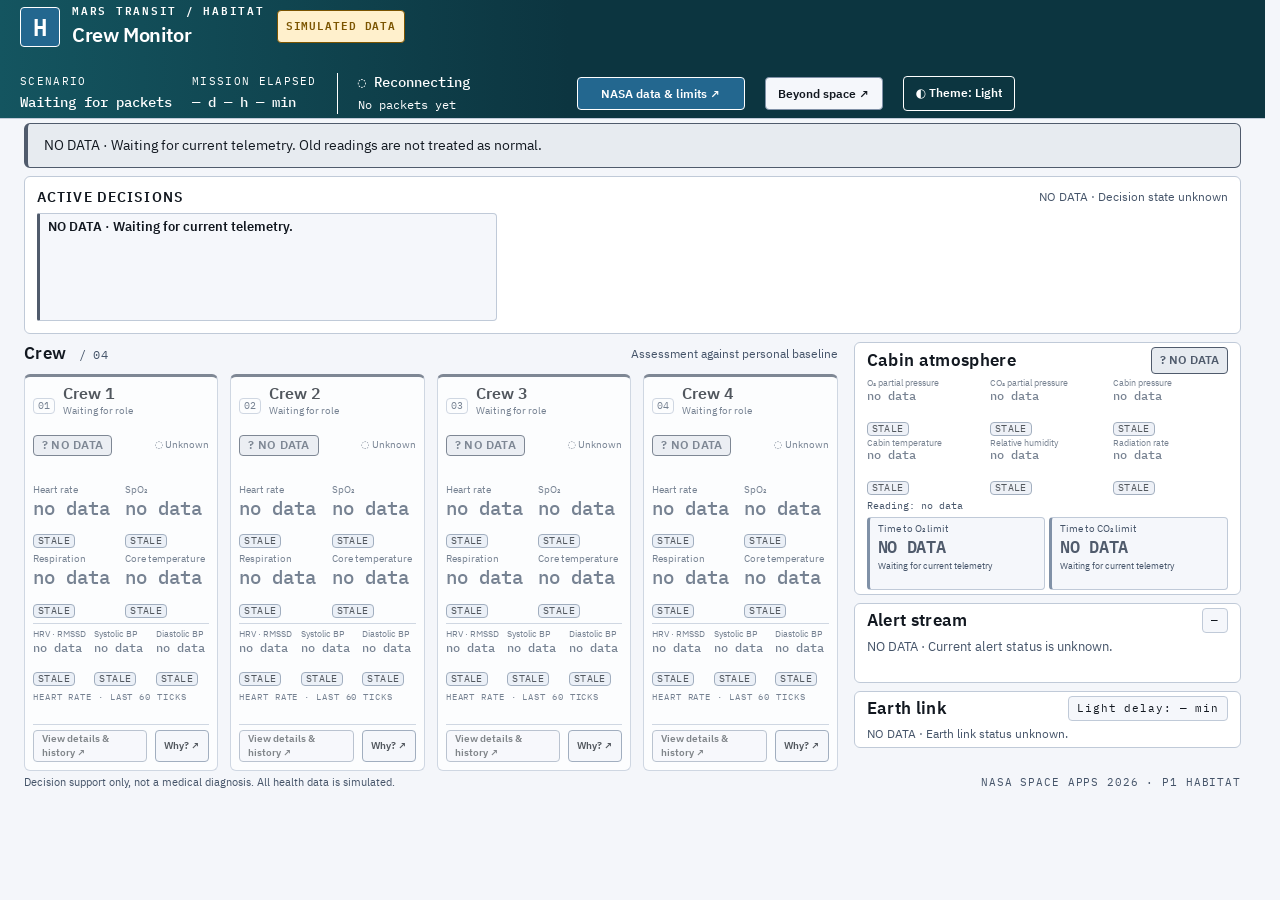
==== frontend/index.html @ a7089f47 "feat(frontend): Beyond space bilgi diyaloğu (denizaltı ve yeraltı sığınağı profilleri) Üst çubuktaki" ====
<!doctype html>
<html lang="en">
<head>
  <meta charset="utf-8">
  <meta name="viewport" content="width=device-width, initial-scale=1">
  <meta name="color-scheme" content="dark light">
  <title>Habitat | Mars Transit Crew Monitor</title>
  <link rel="stylesheet" href="css/tokens.css">
  <link rel="stylesheet" href="style.css">
  <link rel="stylesheet" href="nasa-data.css">
  <link rel="stylesheet" href="beyond-space.css">
  <script>
    try { const saved = localStorage.getItem("theme"); if (saved === "light" || saved === "dark") document.documentElement.dataset.theme = saved; } catch {}
  </script>
  <link rel="icon" href="data:,">
</head>
<body>
  <a class="skip-link" href="#crew">Skip to crew</a>
  <header class="topbar">
    <div class="brand">
      <span class="habitat-mark" aria-hidden="true">H</span>
      <div><p class="eyebrow">MARS TRANSIT / HABITAT</p><h1>Crew Monitor</h1></div>
      <span id="simulated" class="sim-badge">SIMULATED DATA</span>
    </div>
    <div class="mission-meta">
      <div><span class="meta-label">SCENARIO</span><strong id="scenario">Waiting for packets</strong></div>
      <div><span class="meta-label">MISSION ELAPSED</span><strong id="mission_elapsed_s">— d — h — min</strong></div>
      <div class="connection-meta" role="status" aria-live="polite">
        <strong id="connection" class="tone-unknown">◌ Reconnecting</strong>
        <span id="packet-age">No packets yet</span>
      </div>
      <button id="nasa-trigger" class="nasa-button nasa-trigger" type="button">NASA data &amp; limits ↗</button>
      <button id="beyond-trigger" class="nasa-button beyond-trigger" type="button">Beyond space ↗</button>
      <button id="theme-toggle" class="theme-toggle" type="button">◐ Theme</button>
    </div>
  </header>
  <main class="dashboard">
    <div id="data-notice" class="data-notice" role="status">NO DATA · Waiting for telemetry packets.</div>
    <section id="decisions" class="panel decisions-panel" aria-labelledby="decisions-title">
      <div class="panel-heading decisions-heading">
        <h2 id="decisions-title">Active decisions</h2>
        <button id="nasa-storm-banner" class="nasa-storm-banner" type="button" aria-hidden="true" tabindex="-1">NASA DONKI · Dose simulated</button>
        <span id="decisions-note" class="section-note">Waiting for telemetry</span>
      </div>
      <div id="decision-list" class="decision-list" role="status" aria-live="polite"></div>
    </section>
    <div class="main-grid">
      <section id="crew" aria-labelledby="crew-title">
        <div class="section-heading">
          <h2 id="crew-title">Crew <span class="muted">/ 04</span></h2>
          <span id="source-label" class="section-note">Assessment against personal baseline</span>
        </div>
        <div id="crew-grid" class="crew-grid"></div>
      </section>
      <aside class="side-column" aria-label="Cabin, alerts and Earth link">
        <section class="panel cabin-panel" aria-labelledby="cabin-title">
          <div class="panel-heading"><h2 id="cabin-title">Cabin atmosphere</h2><span id="cabin-status" class="badge tone-unknown">? Unknown</span></div>
          <div id="cabin-readings" class="cabin-readings"></div>
          <div id="cabin-trends" class="cabin-trends" hidden></div>
          <time id="cabin-time" class="reading-time">Reading: no data</time>
          <div class="countdowns">
            <div id="hours_until_o2_limit" class="countdown tone-unknown">
              <span>Time to O₂ limit</span><strong>NO DATA</strong><small>Waiting for telemetry</small>
            </div>
            <div id="hours_until_co2_limit" class="countdown tone-unknown">
              <span>Time to CO₂ limit</span><strong>NO DATA</strong><small>Waiting for telemetry</small>
            </div>
          </div>
        </section>
        <section class="panel alerts-panel" aria-labelledby="alerts-title">
          <div class="panel-heading"><h2 id="alerts-title">Alert stream</h2><span id="alert-count" class="count-label">—</span></div>
          <p id="alerts-notice" class="empty-state">NO DATA · Waiting for telemetry.</p>
          <div id="alerts" class="alert-list" aria-label="Active alerts"></div>
        </section>
        <section class="panel earth-panel" aria-labelledby="earth-title">
          <div class="panel-heading"><h2 id="earth-title">Earth link</h2><span id="earth-delay" class="count-label">Light delay: — min</span></div>
          <p id="earth-notice" class="empty-state">NO DATA · Waiting for telemetry.</p>
          <ol id="earth-messages" class="earth-list" aria-label="Messages to and from Earth"></ol>
        </section>
      </aside>
    </div>
    <section id="demo-panel" class="panel demo-panel" aria-labelledby="demo-title" hidden>
      <div><h2 id="demo-title">Demo controls</h2><p>Change scenario</p><p>The simulation is shared by all viewers; changing the scenario affects everyone.</p></div>
      <label class="demo-key"><span>Demo key</span><input id="demo-key" type="password" autocomplete="off" spellcheck="false"></label>
      <div id="scenario-buttons" class="scenario-buttons"></div>
      <p id="demo-result" role="status" aria-live="polite"></p>
    </section>
  </main>
  <footer><span>Decision support only, not a medical diagnosis. All health data is simulated.</span><span>NASA SPACE APPS 2026 · P1 HABITAT</span></footer>
  <dialog id="crew-detail" class="crew-detail" aria-labelledby="detail-title" aria-describedby="detail-disclaimer">
    <header class="detail-header">
      <div><p class="detail-kicker">CREW / PERSONAL HISTORY</p><h2 id="detail-title">Crew member</h2><p id="detail-subtitle" class="muted"></p></div>
      <div class="detail-actions"><span class="sim-badge">SIMULATED DATA</span><span id="detail-decision" class="badge" data-tone="unknown">? Unknown</span><button id="detail-close" class="detail-control" type="button" aria-label="Close crew detail">Close ✕</button></div>
    </header>
    <div class="detail-toolbar">
      <p id="detail-count" class="muted"></p>
      <button id="download-session" class="detail-control detail-download" type="button" disabled>Download session CSV ↓</button>
    </div>
    <p id="detail-notice" class="detail-notice" role="status">Loading recent history…</p>
    <div class="detail-layout">
      <section aria-label="Seven vital charts">
        <p class="detail-legend"><span class="legend-measurement">━ Measurement</span><span class="legend-baseline">┄ Personal baseline</span><span class="legend-alert">┆ Alert onset</span><span class="legend-activity">┆ Activity change</span></p>
        <p class="detail-explanation">Time: UTC · Baseline = value − baseline_delta for each reading. Its shaded stroke is a visual guide, not a safe range. Gaps mean missing, invalid or unreceived readings.</p>
        <div id="detail-charts" class="detail-charts"></div>
      </section>
      <aside class="detail-sidebar">
        <section class="detail-evidence-panel"><h3>Decision evidence</h3><div id="detail-evidence"></div></section>
        <section class="detail-evidence-panel"><h3>Events in chart window</h3><ol id="detail-events" class="detail-event-list"></ol></section>
        <p id="detail-disclaimer" class="detail-explanation">Decision support only, not a medical diagnosis. All health readings are simulated. CSV includes all seven vitals for all crew and all scenarios received during this page session, including loaded recent history.</p>
      </aside>
    </div>
  </dialog>
  <noscript>Enable JavaScript to use the panel. NO DATA.</noscript>
  <script type="module" src="app.js"></script>
</body>
</html>
---- frontend/css/tokens.css ----
@charset "UTF-8";
/* Independent Habitat palette. Teal is the product accent; alert colors retain semantic meaning.
   Text inks and tinted surfaces are selected for WCAG AA contrast in both themes. */
:root {
  color-scheme: dark;
  --bg: #0b0d12;
  --surface: #14171f;
  --surface-raised: #1c212b;
  --surface-hover: #252d3a;
  --border: #3a4557;
  --border-strong: #5f7088;
  --text: #f7f9fc;
  --muted: #b4bfce;
  --accent: #146471;
  --on-accent: #ffffff;
  --accent-ink: #83d0d4;
  --focus: #83d0d4;
  --ok: #009e73;
  --caution: #e69f00;
  --warning: #ffb454;
  --critical: #b4233e;
  --unknown: #667085;
  --ok-ink: #45d9a3;
  --caution-ink: #ffd166;
  --warning-ink: #ffb454;
  --critical-ink: #ff98aa;
  --unknown-ink: #b7bfcc;
  --ok-tint: #112d26;
  --caution-tint: #332911;
  --warning-tint: #342817;
  --critical-tint: #341c24;
  --unknown-tint: #282c35;
  --on-status: #0b0d12;
  --on-critical: #ffffff;
  --chart-baseline: #83d0d4;
  --grid-line: rgb(20 100 113 / 4%);
  --topbar-bg: #0c3540;
  --topbar-bg-end: #145560;
  --topbar-accent: #23678f;
  --shine: rgb(255 255 255 / 22%);
  --lift-shadow: rgb(0 0 0 / 28%);
  --glow-strength: 0%;
  --space-1: 4px;
  --space-2: 8px;
  --space-3: 12px;
  --space-4: 16px;
  --space-5: 20px;
  --space-6: 24px;
  --space-7: 32px;
  --space-8: 48px;
  --radius: 6px;
  --radius-sm: 4px;
  --font-mono: "IBM Plex Mono", ui-monospace, "SFMono-Regular", Consolas, "Liberation Mono", monospace;
  --font-sans: "IBM Plex Sans", system-ui, "Segoe UI", Roboto, "Helvetica Neue", Arial, sans-serif;
}

@media (prefers-color-scheme: light) {
  :root:not([data-theme="dark"]) {
    color-scheme: light;
    --bg: #f4f6fa;
    --surface: #ffffff;
    --surface-raised: #f5f7fb;
    --surface-hover: #e8edf5;
    --border: #c0cad8;
    --border-strong: #8091a7;
    --text: #121820;
    --muted: #455469;
    --accent: #146471;
    --on-accent: #ffffff;
    --accent-ink: #145e66;
    --focus: #145e66;
    --ok-ink: #006b4e;
    --caution-ink: #7b5400;
    --warning-ink: #8a4700;
    --critical-ink: #9f1832;
    --unknown-ink: #505b6c;
    --ok-tint: #dfefe9;
    --caution-tint: #fff0cc;
    --warning-tint: #ffe8cc;
    --critical-tint: #fce5ea;
    --unknown-tint: #e7ebf0;
    --on-status: #121820;
    --chart-baseline: #146471;
    --grid-line: rgb(20 100 113 / 4%);
    --shine: rgb(255 255 255 / 22%);
    --lift-shadow: rgb(0 0 0 / 14%);
    --glow-strength: 0%;
  }
}

:root[data-theme="light"] {
  color-scheme: light;
  --bg: #f4f6fa;
  --surface: #ffffff;
  --surface-raised: #f5f7fb;
  --surface-hover: #e8edf5;
  --border: #c0cad8;
  --border-strong: #8091a7;
  --text: #121820;
  --muted: #455469;
  --accent: #146471;
  --on-accent: #ffffff;
  --accent-ink: #145e66;
  --focus: #145e66;
  --ok-ink: #006b4e;
  --caution-ink: #7b5400;
  --warning-ink: #8a4700;
  --critical-ink: #9f1832;
  --unknown-ink: #505b6c;
  --ok-tint: #dfefe9;
  --caution-tint: #fff0cc;
  --warning-tint: #ffe8cc;
  --critical-tint: #fce5ea;
  --unknown-tint: #e7ebf0;
  --on-status: #121820;
  --chart-baseline: #146471;
  --grid-line: rgb(20 100 113 / 4%);
  --shine: rgb(255 255 255 / 22%);
  --lift-shadow: rgb(0 0 0 / 14%);
  --glow-strength: 0%;
}
---- frontend/style.css ----
@charset "UTF-8";
/* Mission-control interface. Color, spacing, radius and font values come from css/tokens.css.
   Information hierarchy follows telemetry display principles: value, unit, timestamp, state and trend.
   No Open MCT source or dependency is used; NASA does not endorse this project. */

@font-face { font-family: "IBM Plex Mono"; font-weight: 400; font-style: normal; font-display: swap; src: url("fonts/IBMPlexMono-Regular.woff2") format("woff2"); }
@font-face { font-family: "IBM Plex Mono"; font-weight: 500; font-style: normal; font-display: swap; src: url("fonts/IBMPlexMono-Medium.woff2") format("woff2"); }
@font-face { font-family: "IBM Plex Mono"; font-weight: 600; font-style: normal; font-display: swap; src: url("fonts/IBMPlexMono-SemiBold.woff2") format("woff2"); }
@font-face { font-family: "IBM Plex Sans"; font-weight: 400; font-style: normal; font-display: swap; src: url("fonts/IBMPlexSans-Regular.woff2") format("woff2"); }
@font-face { font-family: "IBM Plex Sans"; font-weight: 600; font-style: normal; font-display: swap; src: url("fonts/IBMPlexSans-SemiBold.woff2") format("woff2"); }


:root {
  --grid-size: var(--space-7);
  --transition: 160ms ease;
  --stale-opacity: .72;
  font-family: var(--font-sans);
  font-synthesis: none;
}
* { box-sizing: border-box; }
html { background: var(--bg); }
body {
  margin: 0; min-width: 320px; color: var(--text); background: var(--bg);
  line-height: 1.4;
}
[hidden] { display: none !important; }
button, summary, a { -webkit-tap-highlight-color: transparent; }
button { font: inherit; }
button, summary { cursor: pointer; }
button:focus-visible, summary:focus-visible, a:focus-visible { outline: 3px solid var(--focus); outline-offset: var(--space-1); }
h1, h2, h3, p { margin: 0; }
h2 { font-size: 17px; font-weight: 600; letter-spacing: .02em; }
.muted, .section-note { color: var(--muted); }
.mono, time, .reading-value, .reading-unit, .baseline, .quality, .countdown strong, .meta-label,
.mission-meta strong, #packet-age, .count-label, .alert-meta, .evidence-values, .evidence-time, .reading-time,
.trend-label, .trend-axis, .crew-number { font-family: var(--font-mono); font-variant-numeric: tabular-nums; }

.skip-link { position: fixed; top: -80px; left: var(--space-5); z-index: 5; padding: var(--space-3); color: var(--on-accent); background: var(--accent); }
.skip-link:focus { top: var(--space-2); }

/* Top bar */
.topbar {
  position: sticky; top: 0; z-index: 10; padding: var(--space-4) var(--space-6); min-height: 80px;
  border-bottom: 1px solid var(--border); display: flex; align-items: center; justify-content: space-between;
  gap: var(--space-6); background: var(--surface);
}
.brand, .mission-meta { display: flex; align-items: center; gap: var(--space-5); }
.orbit { display: grid; place-items: center; width: 40px; height: 40px; color: var(--accent-ink); border: 1px solid var(--accent); border-radius: 50%; font-size: 22px; }
.eyebrow { color: var(--accent-ink); font-family: var(--font-mono); font-size: 11px; letter-spacing: .16em; font-weight: 600; margin-bottom: 2px; }
h1 { font-size: 24px; letter-spacing: -.02em; font-weight: 600; }
.sim-badge { font-family: var(--font-mono); font-size: 11px; color: var(--caution-ink); background: var(--caution-tint); border: 1px solid var(--caution-ink); border-radius: var(--radius-sm); padding: var(--space-2) var(--space-2); white-space: nowrap; font-weight: 600; letter-spacing: .08em; }
.mission-meta > div { display: grid; gap: var(--space-1); }
.mission-meta strong { font-size: 14px; font-weight: 500; white-space: nowrap; }
.meta-label { font-size: 11px; letter-spacing: .12em; color: var(--muted); }
.connection-meta { border-left: 1px solid var(--border); padding-left: var(--space-5); min-width: 170px; }
.connection-meta > span { color: var(--muted); font-size: 12px; }
.tone-unknown { color: var(--unknown-ink); }
.theme-toggle {
  display: inline-flex; align-items: center; gap: var(--space-2); color: var(--accent-ink); background: transparent;
  border: 1px solid var(--accent-ink); border-radius: var(--radius-sm); padding: var(--space-2) var(--space-3);
  font-size: 12px; font-weight: 600; white-space: nowrap; transition: background var(--transition);
}
.theme-toggle:hover { background: var(--surface-hover); }
/* The brand header has the same tested white-on-blue contrast as primary controls. */
/* Header palette: exactly three tokens (base, gradient end, accent) plus white text. */
.topbar { background: linear-gradient(90deg, var(--topbar-bg-end), var(--topbar-bg) 45%); color: var(--on-accent); }
.topbar h1, .topbar .eyebrow, .topbar .meta-label, .topbar .mission-meta strong,
.topbar .connection-meta > span, .topbar #connection[data-tone] { color: var(--on-accent); }
.topbar .connection-meta { border-color: var(--on-accent); }
.topbar .orbit { color: var(--topbar-bg); background: var(--on-accent); border-color: var(--on-accent); }
.topbar .theme-toggle { color: var(--on-accent); border-color: var(--on-accent); background: transparent; }
.topbar .theme-toggle:hover { background: var(--topbar-bg-end); text-decoration: underline; }


/* Layout */
.dashboard { padding: var(--space-3) var(--space-6) 0; max-width: 2000px; margin: auto; display: grid; gap: var(--space-3); }
.section-heading, .panel-heading { display: flex; align-items: center; justify-content: space-between; gap: var(--space-3); }
.section-heading { margin: 0 0 var(--space-3); }
.section-heading h2 .muted { font-size: 12px; padding-left: var(--space-2); font-weight: 400; font-family: var(--font-mono); }
.section-note { font-size: 12px; }
.data-notice { background: var(--unknown-tint); color: var(--text); border: 1px solid var(--unknown-ink); border-left-width: 4px; border-radius: var(--radius); padding: var(--space-3) var(--space-4); font-size: 14px; }
/* Decision-first layout: crew on the left; cabin, alerts and Earth link on the right. */
.main-grid { display: grid; grid-template-columns: minmax(0, 2.1fr) minmax(0, 1fr); gap: var(--space-4); align-items: start; }
.side-column { display: flex; flex-direction: column; gap: var(--space-3); min-width: 0; }
.crew-grid { display: grid; grid-template-columns: repeat(2, minmax(0, 1fr)); gap: var(--space-3); align-items: start; }

/* Decision band: every non-normal decision with its strongest alert and evidence notes. */
.decisions-panel { padding: var(--space-3) var(--space-4); border-left: 3px solid var(--border-strong); }
.decisions-heading { margin-bottom: var(--space-2); }
.decisions-heading h2 { font-size: 14px; letter-spacing: .08em; text-transform: uppercase; }
.decision-list { display: flex; gap: var(--space-3); overflow-x: auto; scrollbar-width: thin; padding-bottom: var(--space-1); }
.decision-item { flex: 1 1 300px; min-width: 260px; max-width: 460px; background: var(--surface-raised); border: 1px solid var(--border); border-left: 3px solid var(--tone, var(--unknown-ink)); border-radius: 2px var(--radius-sm) var(--radius-sm) 2px; padding: var(--space-2) var(--space-3); }
.decision-item-head { display: flex; align-items: center; justify-content: space-between; gap: var(--space-2); }
.decision-owner { font-size: 14px; }
.decision-message { font-size: 13px; line-height: 1.4; margin-top: var(--space-1); overflow-wrap: anywhere; }
.decision-meta { color: var(--muted); font-size: 10px; margin-top: var(--space-1); }
.decision-why { display: flex; flex-wrap: wrap; gap: var(--space-1); list-style: none; padding: 0; margin: var(--space-2) 0 0; }
.decision-note { font-size: 10px; line-height: 1.35; color: var(--text); background: var(--surface); border: 1px solid var(--border); border-radius: var(--radius-sm); padding: 1px var(--space-2); }

/* Cards use a subtle border glow; the border tone represents the current status. */
.crew-card, .panel {
  border: 1px solid var(--border); background: var(--surface); border-radius: var(--radius); min-width: 0;
  box-shadow: 0 0 14px -8px color-mix(in srgb, var(--tone, var(--accent)) var(--glow-strength), transparent);
}
.crew-card { border-top: 3px solid var(--tone, var(--unknown-ink)); padding: var(--space-3); display: flex; flex-direction: column; gap: var(--space-2); }
.crew-card[data-tone="nominal"] { border-top-color: color-mix(in srgb, var(--ok-ink) 50%, var(--border)); }
.panel { padding: var(--space-3) var(--space-4); }
.crew-header { display: grid; grid-template-columns: minmax(0, 1fr) auto; gap: var(--space-2) var(--space-2); align-items: center; }
.crew-identity { display: flex; align-items: center; gap: var(--space-2); min-width: 0; }
.crew-number { color: var(--muted); font-size: 11px; border: 1px solid var(--border); border-radius: var(--radius-sm); padding: var(--space-1) var(--space-2); }
.crew-name { font-size: 18px; font-weight: 600; line-height: 1.1; }
.crew-role { color: var(--muted); font-size: 11px; margin-top: 1px; overflow-wrap: anywhere; }
.badge { display: inline-block; border: 1px solid var(--tone, var(--unknown-ink)); background: var(--tone-tint, var(--unknown-tint)); color: var(--tone, var(--unknown-ink)); font-size: 12px; font-weight: 600; padding: var(--space-1) var(--space-2); border-radius: var(--radius-sm); white-space: nowrap; }
.badge[data-tone="caution"], .badge[data-tone="warning"], .badge[data-tone="critical"] { background: var(--tone-fill); border-color: var(--tone-fill); color: var(--on-status); }
.badge[data-tone="critical"] { color: var(--on-critical); }
/* The decision badge is the most prominent card element; vital readings are secondary. */
.decision { align-self: center; font-size: 13px; padding: var(--space-2) var(--space-3); letter-spacing: .02em; }
.deviation { color: var(--muted); font-size: 11px; border: 1px solid var(--border); border-radius: var(--radius-sm); padding: 1px var(--space-2); align-self: start; }
.activity { color: var(--muted); font-size: 11px; grid-column: 1 / -1; }
.primary-readings { display: grid; grid-template-columns: repeat(4, minmax(0, 1fr)); gap: var(--space-2) var(--space-3); }
.reading { min-width: 0; position: relative; }
.reading-label { color: var(--muted); display: block; font-size: 12px; margin-bottom: var(--space-1); }
.reading-output { display: flex; align-items: baseline; flex-wrap: wrap; gap: var(--space-1); color: var(--text); }
/* Normal values remain quiet; attention states color the reading. */
[data-tone="caution"] > .reading-output, [data-tone="warning"] > .reading-output, [data-tone="critical"] > .reading-output { color: var(--tone); }
[data-tone="unknown"] > .reading-output { color: var(--muted); }
.reading-value { font-size: 21px; line-height: 1.15; font-weight: 600; letter-spacing: -.02em; }
.reading-unit { font-size: 11px; color: var(--muted); }
.reading-value.no-value { font-size: 16px; letter-spacing: 0; font-weight: 500; }
.baseline { display: block; font-size: 10px; color: var(--muted); margin-top: 1px; line-height: 1.3; }
.reading-status { display: inline-block; color: var(--tone, var(--unknown-ink)); font-size: 10px; font-weight: 600; margin-top: 1px; }
.quality { display: inline-block; color: var(--text); background: var(--surface-hover); border: 1px solid var(--border-strong); padding: 1px var(--space-1); margin-left: var(--space-1); font-size: 10px; border-radius: var(--radius-sm); text-transform: uppercase; letter-spacing: .04em; }
.reading-time { display: block; color: var(--muted); font-size: 10px; margin-top: 1px; }
.secondary-readings { border-top: 1px solid var(--border); padding: var(--space-2) 0 0; margin-top: var(--space-1); display: grid; grid-template-columns: repeat(3, minmax(0, 1fr)); gap: var(--space-1) var(--space-2); }
.secondary .reading-label { font-size: 10px; }
.secondary .reading-value { font-size: 16px; }
.secondary .reading-unit { font-size: 9px; }
.secondary .baseline { font-size: 9px; }
.secondary .reading-status { font-size: 9px; }
.secondary .reading-value.no-value { font-size: 12px; }
.stale-data { opacity: var(--stale-opacity); }

/* Trend chart: axis labels, baseline and gaps for missing readings. */
.trend-area { margin: var(--space-1) 0 0; position: relative; }
.trend-label { color: var(--muted); font-size: 9px; letter-spacing: .1em; display: block; margin-bottom: 1px; }
.trend { width: 100%; height: 40px; display: block; color: var(--accent-ink); border-bottom: 1px solid var(--border); }
[data-tone="caution"] .trend, [data-tone="warning"] .trend, [data-tone="critical"] .trend { color: var(--tone); }
.trend polyline { fill: none; stroke: currentColor; stroke-width: 1.7; stroke-linecap: round; stroke-linejoin: round; }
.trend circle { fill: currentColor; }
.trend .trend-baseline { stroke: var(--chart-baseline); stroke-width: 1; stroke-dasharray: 3 3; fill: none; }
.trend .trend-mark { stroke: var(--caution-ink); stroke-width: 1; stroke-dasharray: 1 3; fill: none; }
.trend .trend-mark-label { fill: var(--caution-ink); }
.cabin-trends { display: grid; grid-template-columns: repeat(2, minmax(0, 1fr)); gap: var(--space-4); margin-bottom: var(--space-3); }
.cabin-trends .trend-area { margin: 0; }
.trend .trend-axis { fill: var(--muted); font-size: 9px; stroke: none; }
.trend .trend-axis-end { text-anchor: end; }
.why-button { width: 100%; text-align: left; color: var(--accent-ink); background: var(--surface-raised); border: 1px solid var(--border-strong); border-radius: var(--radius-sm); padding: var(--space-1) var(--space-2); font-size: 11px; font-weight: 600; transition: background var(--transition); }
.why-button:hover, .why-button[aria-expanded="true"] { background: var(--surface-hover); }
.crew-evidence { border-top: 1px solid var(--border); margin-top: var(--space-3); padding-top: var(--space-3); }
.lower-grid { display: grid; grid-template-columns: minmax(0, 1.9fr) minmax(0, 1fr); gap: var(--space-4); align-items: stretch; }
.panel-heading { margin-bottom: var(--space-3); }
.cabin-readings { display: grid; grid-template-columns: repeat(3, minmax(0, 1fr)); gap: var(--space-2) var(--space-3); margin-bottom: var(--space-2); }
.countdowns { display: grid; grid-template-columns: 1fr 1fr; gap: var(--space-2); margin-top: var(--space-2); }
.countdown { background: var(--surface-raised); padding: var(--space-2) var(--space-3); border: 1px solid var(--border); border-left: 3px solid var(--tone, var(--unknown-ink)); border-radius: var(--radius-sm); }
.countdown > span { display: block; color: var(--muted); font-size: 11px; }
.countdown strong { display: block; color: var(--tone, var(--unknown-ink)); font-size: 21px; font-weight: 600; letter-spacing: -.02em; margin: 1px 0; }
.countdown small { display: block; color: var(--muted); font-size: 11px; }
.count-label { font-size: 11px; letter-spacing: .08em; color: var(--text); background: var(--surface-raised); border: 1px solid var(--border); padding: var(--space-1) var(--space-2); border-radius: var(--radius-sm); white-space: nowrap; }
.alerts-panel { display: flex; flex-direction: column; max-height: 230px; min-height: 120px; }
.alert-list { overflow: auto; min-height: 0; scrollbar-color: var(--border-strong) var(--surface); scrollbar-width: thin; padding: 2px var(--space-1) var(--space-1) 2px; }
.alert-row { border-left: 3px solid var(--tone, var(--unknown-ink)); border-bottom: 1px solid var(--border); padding: var(--space-2) var(--space-3); background: var(--surface-raised); margin-bottom: var(--space-2); border-radius: 2px var(--radius-sm) var(--radius-sm) 2px; }
.alert-row summary { list-style: none; }
.alert-row summary::-webkit-details-marker { display: none; }
.alert-heading { display: flex; align-items: center; justify-content: space-between; gap: var(--space-2); margin-bottom: var(--space-1); }
.alert-owner { font-size: 13px; }
.alert-severity { font-size: 11px; font-weight: 600; color: var(--tone, var(--unknown-ink)); }
.alert-message { display: block; font-size: 13px; line-height: 1.45; overflow-wrap: anywhere; color: var(--text); }
.alert-meta { display: block; font-size: 10px; color: var(--muted); margin-top: var(--space-1); overflow-wrap: anywhere; }
.alert-row summary::after { content: "Show evidence ↓"; display: block; font-size: 11px; color: var(--accent-ink); margin-top: var(--space-2); }
.alert-row[open] summary::after { content: "Hide evidence ↑"; }
.empty-state { font-size: 13px; color: var(--muted); line-height: 1.5; }
.evidence-list { padding: 0 0 0 var(--space-4); margin: var(--space-3) 0 0; color: var(--text); }
.evidence-list li + li { margin-top: var(--space-3); }
.evidence-values { display: block; font-size: 11px; line-height: 1.5; overflow-wrap: anywhere; }
.evidence-note { color: var(--text); font-size: 12px; line-height: 1.5; margin: var(--space-1) 0; overflow-wrap: anywhere; }
.evidence-time { display: block; color: var(--muted); font-size: 10px; overflow-wrap: anywhere; }
.evidence-block + .evidence-block { border-top: 1px solid var(--border); margin-top: var(--space-4); padding-top: var(--space-4); }
.evidence-block .alert-message { margin-top: var(--space-2); }
.earth-list { list-style: none; margin: 0; padding: 0; display: grid; gap: var(--space-2); max-height: 120px; overflow: auto; }
.earth-row { border-left: 3px solid var(--tone, var(--unknown-ink)); background: var(--surface-raised); padding: var(--space-2) var(--space-3); border-radius: 2px var(--radius-sm) var(--radius-sm) 2px; }
.earth-row-head { display: flex; align-items: center; justify-content: space-between; gap: var(--space-2); flex-wrap: wrap; }
.earth-sender { font-size: 13px; }
.earth-status { font-size: 11px; }
.earth-body { font-size: 13px; line-height: 1.45; overflow-wrap: anywhere; margin: var(--space-1) 0; }
.earth-meta { font-size: 10px; color: var(--muted); overflow-wrap: anywhere; }
.demo-panel { display: flex; align-items: center; gap: var(--space-4); flex-wrap: wrap; }
.demo-panel h2 { font-size: 14px; }
.demo-panel p { font-size: 12px; color: var(--muted); margin-top: var(--space-1); }
.demo-key { display: flex; flex-direction: column; gap: var(--space-1); font-size: 12px; color: var(--muted); }
.demo-key input { border: 1px solid var(--border); background: var(--surface); color: var(--text); padding: var(--space-2) var(--space-3); border-radius: var(--radius-sm); font-size: 12px; font-family: var(--font-mono); }
.scenario-buttons { display: flex; flex-wrap: wrap; gap: var(--space-2); }
.scenario-button { border: 1px solid var(--accent); color: var(--on-accent); background: var(--accent); padding: var(--space-2) var(--space-3); border-radius: var(--radius-sm); font-size: 12px; font-weight: 600; transition: filter var(--transition); }
.scenario-button:hover { filter: brightness(.88); }
.scenario-button:disabled { opacity: .55; cursor: wait; }
/* These selectors also apply to the crew-detail component once its PR is integrated. */
.scenario-buttons .scenario-button, .crew-detail .detail-download {
  color: var(--on-accent); background: var(--accent); border-color: var(--accent);
}
.scenario-buttons .scenario-button:hover, .crew-detail .detail-download:hover {
  color: var(--on-accent); background: var(--accent); outline: 1px solid var(--accent-ink);
}
/* One primary colour per screen: card shortcuts stay neutral. */
.crew-card .crew-detail-button { color: var(--text); background: var(--surface-raised); border-color: var(--border-strong); }
.crew-card .crew-detail-button:hover { border-color: var(--accent-ink); background: var(--surface-hover); }
.crew-detail .detail-control:not(.detail-download) { color: var(--text); background: var(--surface-raised); border-color: var(--border-strong); }
.crew-card .why-button { color: var(--text); }

footer { max-width: 2000px; margin: auto; padding: var(--space-4) var(--space-6) var(--space-4); display: flex; gap: var(--space-4); justify-content: space-between; color: var(--muted); font-size: 11px; }
footer > span:last-child { letter-spacing: .08em; white-space: nowrap; font-family: var(--font-mono); }

/* Status tokens: readable ink, solid fill and tinted badge background. */
[data-tone="nominal"] { --tone: var(--ok-ink); --tone-fill: var(--ok); --tone-tint: var(--ok-tint); }
[data-tone="caution"] { --tone: var(--caution-ink); --tone-fill: var(--caution); --tone-tint: var(--caution-tint); }
[data-tone="warning"] { --tone: var(--warning-ink); --tone-fill: var(--warning); --tone-tint: var(--warning-tint); }
[data-tone="critical"] { --tone: var(--critical-ink); --tone-fill: var(--critical); --tone-tint: var(--critical-tint); }
[data-tone="unknown"] { --tone: var(--unknown-ink); --tone-fill: var(--unknown); --tone-tint: var(--unknown-tint); }
#connection[data-tone] { color: var(--tone); }

/* Severity stays visible through color and text; new alerts use a static outline. */
.new-alert { outline: 1px solid var(--tone); outline-offset: -1px; }
@media (prefers-reduced-motion: reduce) {
  *, *::before, *::after { animation: none !important; transition: none !important; scroll-behavior: auto !important; }
}

/* Wide layout: four crew cards in one row to keep the overview within 1080p. */
@media (min-width: 1600px) and (min-height: 941px) {
  .topbar { padding: var(--space-4) var(--space-7); }
  .dashboard { padding: var(--space-4) var(--space-7) 0; gap: var(--space-4); }
  .crew-card { padding: var(--space-4); }
  .crew-grid { grid-template-columns: repeat(4, minmax(0, 1fr)); gap: var(--space-4); }
  .primary-readings { grid-template-columns: repeat(2, minmax(0, 1fr)); gap: var(--space-2) var(--space-4); }
  .crew-name { font-size: 21px; }
  .reading-value { font-size: 27px; }
  .reading-label { font-size: 12px; }
  .baseline { font-size: 11px; }
  .primary-readings .reading-status { position: absolute; top: 0; right: 0; margin: 0; }
  .secondary .reading-value { font-size: 18px; }
  .secondary .reading-label, .secondary .baseline, .secondary .reading-status { font-size: 10px; }
  .secondary .reading-label { white-space: nowrap; overflow: hidden; text-overflow: ellipsis; }
  .trend { height: 54px; }
  .panel { padding: var(--space-4); }
  .decision-item { padding: var(--space-2) var(--space-3); }
  .decision-why { margin-top: var(--space-1); }
  .side-column { gap: var(--space-3); }
  .cabin-readings { grid-template-columns: repeat(6, minmax(0, 1fr)); gap: var(--space-2); margin-bottom: var(--space-2); }
  .cabin-readings .reading-label { font-size: 10px; white-space: nowrap; overflow: hidden; text-overflow: ellipsis; }
  .cabin-readings .reading-value { font-size: 17px; }
  .alerts-panel { max-height: 220px; }
  .earth-list { max-height: 84px; }
  .countdown strong { font-size: 26px; }
  .alert-message { font-size: 14px; }
  .alert-meta, .alert-row summary::after { font-size: 11px; }
  footer { padding: var(--space-2) var(--space-7); font-size: 12px; }
}
/* Short-screen layout, including 1366x768: keep the overview within the viewport. */
@media (max-height: 940px) and (min-width: 1100px) {
  .topbar { min-height: 56px; padding: var(--space-1) var(--space-5); }
  .brand { gap: var(--space-3); }
  .orbit { width: 32px; height: 32px; font-size: 18px; }
  h1 { font-size: 20px; }
  .dashboard { padding-top: var(--space-1); gap: var(--space-2); }
  .section-heading { margin-bottom: var(--space-2); }
  /* Compact decision band; full evidence remains available on crew cards and in alerts. */
  .decisions-panel { padding: var(--space-1) var(--space-3); }
  .decisions-heading { margin-bottom: var(--space-1); }
  .decision-item { padding: var(--space-1) var(--space-2); }
  .decision-owner { font-size: 13px; }
  .decision-message { font-size: 12px; line-height: 1.35; margin-top: 0; white-space: nowrap; overflow: hidden; text-overflow: ellipsis; }
  .decision-meta { margin-top: 0; }
  .decision-why { display: none; }
  /* Compact cards retain decisions and primary vitals; secondary readings use one row. */
  .crew-card { padding: var(--space-2); gap: 5px; }
  .crew-header { display: flex; align-items: center; gap: var(--space-2); padding-bottom: 0; }
  .crew-identity { flex: 1 1 auto; }
  .crew-number { padding: 0 var(--space-1); font-size: 10px; }
  .crew-name { font-size: 16px; }
  .crew-role { font-size: 10px; }
  .decision { padding: 1px var(--space-2); font-size: 12px; }
  .activity { grid-column: auto; font-size: 10px; order: 3; }
  .deviation { font-size: 10px; padding: 0 var(--space-1); }
  .reading-label { font-size: 10px; margin-bottom: 0; }
  .reading-value { font-size: 19px; }
  .reading-unit { font-size: 10px; }
  .baseline { font-size: 9px; }
  .primary-readings { gap: var(--space-1) var(--space-2); }
  .primary-readings .reading-status { position: absolute; top: 0; right: 0; font-size: 9px; margin: 0; }
  .secondary-readings { grid-template-columns: repeat(3, minmax(0, 1fr)); padding-top: var(--space-1); margin-top: 0; }
  .secondary .reading-label { font-size: 9px; white-space: nowrap; overflow: hidden; text-overflow: ellipsis; }
  .secondary .reading-value { font-size: 15px; }
  .secondary .baseline { display: none; }
  .trend-area { margin-top: 0; }
  .trend { height: 20px; }
  .crew-card .reading-time { display: none; }
  .why-button { padding: 1px var(--space-2); font-size: 10px; }
  /* Cabin, alerts and Earth link share the side column; long lists scroll internally. */
  .side-column { gap: var(--space-2); }
  .side-column > .panel { padding-block: var(--space-1); }
  .panel { padding: var(--space-2) var(--space-3); }
  .panel-heading { margin-bottom: var(--space-1); }
  .cabin-readings { grid-template-columns: repeat(3, minmax(0, 1fr)); gap: 2px var(--space-2); margin-bottom: var(--space-1); }
  .cabin-readings .reading-label { font-size: 9px; line-height: 1.15; }
  .cabin-readings .reading-value { font-size: 15px; }
  .cabin-readings .reading-status { font-size: 9px; line-height: 1.15; }
  .cabin-readings .baseline { display: none; }
  .cabin-trends { justify-content: space-between; gap: var(--space-2); margin-bottom: var(--space-1); }
  .countdowns { gap: var(--space-1); margin-top: var(--space-1); }
  .countdown { padding: var(--space-1) var(--space-2); }
  .countdown > span { font-size: 10px; }
  .countdown strong { font-size: 17px; margin: 0; }
  .countdown small { font-size: 9px; }
  .alerts-panel { max-height: 140px; min-height: 92px; }
  .alert-row { padding: var(--space-1) var(--space-2); margin-bottom: var(--space-1); }
  .alert-message { font-size: 12px; line-height: 1.35; }
  .alert-row summary::after { display: none; }
  .earth-panel .empty-state { font-size: 12px; }
  .earth-list { max-height: 72px; gap: var(--space-1); }
  .earth-row { padding: var(--space-1) var(--space-2); }
  .earth-body { font-size: 12px; line-height: 1.35; margin: 0; }
  .earth-meta { display: none; }
  footer { padding-top: var(--space-1); padding-bottom: var(--space-1); }
}
@media (max-width: 1150px) {
  .topbar { flex-wrap: wrap; }
  .mission-meta { flex: 1; justify-content: space-between; }
  .main-grid { grid-template-columns: minmax(0, 1fr); }
  .alerts-panel { max-height: 360px; }
}
@media (max-width: 600px) {
  .cabin-trends { grid-template-columns: minmax(0, 1fr); }
  .topbar { padding: var(--space-4); gap: var(--space-4); }
  .brand { gap: var(--space-3); flex-wrap: wrap; }
  .orbit { width: 34px; height: 34px; }
  h1 { font-size: 22px; }
  .sim-badge { font-size: 10px; }
  .mission-meta { gap: var(--space-4); flex-wrap: wrap; }
  .connection-meta { padding-left: 0; border-left: 0; }
  .dashboard { padding: var(--space-4) var(--space-3) 0; }
  .section-heading { align-items: start; flex-direction: column; gap: var(--space-2); }
  .crew-grid { grid-template-columns: 1fr; }
  .cabin-readings { grid-template-columns: repeat(2, minmax(0, 1fr)); }
  .countdowns { grid-template-columns: 1fr; }
  footer { padding: var(--space-4) var(--space-3); flex-direction: column; line-height: 1.5; gap: var(--space-2); }
}

/* Crew detail uses native dialog focus handling and updates charts only while open. */
.crew-card { cursor: pointer; }
.crew-card:hover { border-color: var(--border-strong); }
.crew-detail-button, .detail-control { color: var(--accent-ink); background: var(--surface-raised); border: 1px solid var(--border-strong); border-radius: var(--radius-sm); padding: var(--space-2) var(--space-3); font: inherit; font-size: 12px; font-weight: 600; transition: background var(--transition), border-color var(--transition); }
.crew-detail-button { text-align: left; padding: var(--space-1) var(--space-2); font-size: 11px; }
.crew-detail-button:hover, .detail-control:hover { background: var(--surface-hover); border-color: var(--accent-ink); }
.crew-detail-button:disabled, .detail-control:disabled { cursor: default; opacity: var(--stale-opacity); }
.detail-open { overflow: hidden; }
.crew-detail { width: min(1500px, calc(100vw - var(--space-8))); max-width: none; height: calc(100dvh - var(--space-8)); max-height: none; padding: 0; border: 1px solid var(--border-strong); border-radius: var(--radius); color: var(--text); background: var(--bg); overflow: auto; scrollbar-color: var(--border-strong) var(--surface); }
.crew-detail::backdrop { background: color-mix(in srgb, var(--bg) 80%, transparent); }
.detail-header { position: sticky; top: 0; z-index: 1; display: flex; align-items: center; justify-content: space-between; gap: var(--space-4); padding: var(--space-5) var(--space-6); border-bottom: 1px solid var(--border); background: var(--surface); }
.detail-header h2 { font-size: 27px; letter-spacing: -.02em; }
.detail-header .muted { font-size: 12px; margin-top: var(--space-1); }
.detail-kicker { font: 10px var(--font-mono); color: var(--muted); letter-spacing: .12em; margin-bottom: var(--space-2); }
.detail-actions, .detail-toolbar { display: flex; align-items: center; justify-content: space-between; gap: var(--space-3); }
.detail-toolbar { padding: var(--space-3) var(--space-6); font: 11px var(--font-mono); }
.detail-download { background: var(--accent); color: var(--on-accent); border-color: var(--accent); }
.detail-download:hover { background: var(--accent); color: var(--on-accent); }
.detail-notice { margin: 0 var(--space-6) var(--space-3); padding: var(--space-3); background: var(--unknown-tint); border-left: 3px solid var(--unknown-ink); font-size: 12px; }
.detail-layout { display: grid; grid-template-columns: minmax(0, 1fr) 300px; gap: var(--space-5); padding: 0 var(--space-6) var(--space-6); }
.detail-legend { display: flex; flex-wrap: wrap; gap: var(--space-4); font-size: 11px; }
.legend-measurement { color: var(--text); }
.legend-baseline { color: var(--chart-baseline); }
.legend-alert { color: var(--critical-ink); }
.legend-activity { color: var(--caution-ink); }
.detail-explanation { color: var(--muted); font-size: 11px; line-height: 1.5; margin: var(--space-2) 0 var(--space-3); }
.detail-charts { display: grid; grid-template-columns: repeat(2, minmax(0, 1fr)); gap: var(--space-3); }
.detail-chart-card { min-width: 0; border: 1px solid var(--border); border-radius: var(--radius); background: var(--surface); padding: var(--space-3); }
.detail-chart-heading { display: flex; align-items: baseline; flex-wrap: wrap; gap: var(--space-2); justify-content: space-between; }
.detail-chart-heading h3 { font-size: 13px; font-weight: 600; }
.detail-chart-value { font: 13px var(--font-mono); color: var(--tone, var(--text)); }
.detail-chart-status { display: block; color: var(--tone, var(--unknown-ink)); font-size: 10px; margin-top: var(--space-1); }
.detail-chart { display: block; width: 100%; height: auto; margin-top: var(--space-2); }
.detail-axis { fill: var(--muted); font: 11px var(--font-mono); }
.detail-gridline { stroke: var(--border); stroke-width: 1; }
.detail-baseline-band { fill: none; stroke: var(--chart-baseline); stroke-width: 9; opacity: .14; }
.detail-baseline { fill: none; stroke: var(--chart-baseline); stroke-width: 1.5; stroke-dasharray: 5 4; }
.detail-measurement { fill: none; stroke: var(--text); stroke-width: 2; stroke-linejoin: round; stroke-linecap: round; }
.detail-point { fill: var(--text); }
.detail-marker { stroke-width: 1.5; stroke-dasharray: 3 4; }
.detail-marker-alert { stroke: var(--critical-ink); }
.detail-marker-activity { stroke: var(--caution-ink); }
.detail-sidebar { display: flex; flex-direction: column; gap: var(--space-4); min-width: 0; }
.detail-evidence-panel { border-top: 2px solid var(--border-strong); padding-top: var(--space-3); }
.detail-evidence-panel h3 { font-size: 14px; margin-bottom: var(--space-3); }
.detail-alert-message { font-size: 14px; line-height: 1.5; }
.detail-event-list { list-style: none; padding: 0; margin: 0; }
.detail-event { display: grid; gap: var(--space-1); border-left: 2px solid var(--critical-ink); padding: var(--space-2) var(--space-3); margin-bottom: var(--space-2); background: var(--surface); font-size: 12px; overflow-wrap: anywhere; }
.detail-event-activity { border-left-color: var(--caution-ink); }
.detail-event time { color: var(--muted); font-size: 10px; }
@media (max-width: 1150px) { .detail-layout { grid-template-columns: minmax(0, 1fr); } .detail-sidebar { display: grid; grid-template-columns: repeat(2, minmax(0, 1fr)); } .detail-sidebar > p { grid-column: 1 / -1; } }
@media (max-width: 600px) { .crew-detail { width: 100vw; height: 100dvh; border-radius: 0; } .detail-header { position: static; align-items: start; padding: var(--space-4); } .detail-header h2 { font-size: 22px; } .detail-actions { flex-wrap: wrap; justify-content: end; } .detail-actions .sim-badge { font-size: 9px; } .detail-layout { padding: 0 var(--space-3) var(--space-3); } .detail-toolbar { padding: var(--space-3); flex-wrap: wrap; } .detail-notice { margin: 0 var(--space-3) var(--space-3); } .detail-charts, .detail-sidebar { grid-template-columns: minmax(0, 1fr); } }
@media (prefers-reduced-motion: reduce) { .crew-detail[open] { animation: none; } }

.crew-card-actions { display: grid; grid-template-columns: minmax(0, 1fr) auto; gap: var(--space-2); }
.crew-card-actions .why-button { width: auto; }
@media (max-height: 940px) and (min-width: 1100px) { .crew-detail-button { padding: 1px var(--space-2); font-size: 10px; } }

@media (min-width: 1600px) and (min-height: 941px) { footer { padding-top: var(--space-1); padding-bottom: var(--space-1); } }

@media (max-height: 940px) and (min-width: 1100px) { .crew-card .baseline { display: none; } }

/* Telemetry changes content, never the geometry of controls or the scrolling header. */
html { scrollbar-gutter: stable; }
.topbar { position: static; }
.mission-meta { min-width: 0; }
.connection-meta { min-inline-size: 22ch; }
.theme-toggle { min-inline-size: 15ch; justify-content: center; }
.crew-grid { align-items: stretch; }
.crew-card { min-width: 0; }
.decision { min-inline-size: 9ch; text-align: center; }
.crew-identity > div { min-block-size: 3.3em; }
.deviation { block-size: 1.7em; min-block-size: 1.7em; max-inline-size: 100%; white-space: nowrap; overflow: hidden; text-overflow: ellipsis; }
.deviation[hidden] { display: block !important; visibility: hidden; }
.reading-output { display: grid; grid-template-columns: minmax(0, 1fr); gap: 0; }
.reading-value { display: block; min-inline-size: 7ch; white-space: nowrap; }
.reading-unit { display: block; min-block-size: 1.4em; line-height: 1.4; white-space: nowrap; }
.baseline { block-size: 1.4em; min-block-size: 1.4em; line-height: 1.4; white-space: nowrap; overflow: hidden; text-overflow: ellipsis; }
.reading-state { block-size: 1.5em; min-block-size: 1.5em; font-size: 10px; line-height: 1.5; overflow: hidden; }
.primary-readings .reading-status { position: static; top: auto; right: auto; }
.reading-status { margin: 0; white-space: nowrap; }
.reading-state:not([data-quality="ok"]) .reading-status { display: none; }
.reading-state .quality { margin: 0; padding-block: 0; line-height: 1.2; }
.decision-list { block-size: 11rem; align-items: stretch; }
.decision-item { block-size: 100%; overflow-y: auto; scrollbar-gutter: stable; scrollbar-width: thin; }
.decision-message { white-space: normal; overflow: visible; text-overflow: clip; }
.decision-note { overflow-wrap: anywhere; }
.countdown strong { white-space: nowrap; }
.countdown small { min-block-size: 2.8em; }
.crew-evidence:not([hidden]) { block-size: 13rem; overflow-y: auto; scrollbar-gutter: stable; }
.detail-header { flex-wrap: wrap; }
.detail-header h2 { min-block-size: 1.2em; }
.detail-actions { flex-wrap: wrap; }
.detail-chart-heading { min-block-size: 2.8em; }
.detail-chart-value { white-space: nowrap; font-variant-numeric: tabular-nums; }
.detail-chart-status { min-block-size: 1.4em; }
.detail-notice { min-block-size: 3em; }
.detail-notice[hidden] { display: block !important; visibility: hidden; }
.detail-toolbar { min-block-size: 3.5rem; flex-wrap: wrap; }
.detail-event-list { min-block-size: 6rem; }
@media (max-height: 940px) and (min-width: 1100px) {
  .decision-list { block-size: 7rem; }
  .crew-identity > div { min-block-size: 2.6em; }
  .reading-value { min-inline-size: 6ch; }
}
@media (max-width: 1150px), (max-height: 700px) {
  .topbar { align-items: flex-start; flex-wrap: wrap; }
  .detail-header { position: static; }
  .detail-layout { grid-template-columns: minmax(0, 1fr); }
}
@media (max-width: 600px) {
  .decision-list { block-size: 12rem; }
  .mission-meta { width: 100%; }
  .connection-meta { min-inline-size: 0; }
  .detail-actions { justify-content: flex-start; }
  .detail-chart-heading { min-block-size: 3.5em; }
}

.primary-readings { grid-template-columns: repeat(2, minmax(0, 1fr)); }
@media (max-height: 940px) and (min-width: 1100px) {
  .crew-grid { grid-template-columns: repeat(4, minmax(0, 1fr)); }
  .crew-header { display: grid; grid-template-columns: minmax(0, 1fr) auto; }
  .crew-identity { grid-column: 1 / -1; }
  .crew-header .decision { grid-column: 1; grid-row: 2; justify-self: start; }
  .crew-header .activity { grid-column: 2; grid-row: 2; justify-self: end; }
}
@media (max-width: 900px) {
  .detail-charts, .detail-sidebar { grid-template-columns: minmax(0, 1fr); }
}

@media (max-width: 1150px) { .mission-meta { flex-basis: 100%; flex-wrap: wrap; } }

/* Unknown and valid readings occupy identical rows; units never wrap onto another line. */
.reading { --reading-number-size: 21px; --reading-unit-size: 11px; }
.reading.secondary { --reading-number-size: 16px; --reading-unit-size: 9px; }
.reading-output { grid-template-rows: calc(var(--reading-number-size) * 1.2) calc(var(--reading-unit-size) * 1.4); }
.reading .reading-value { font-size: var(--reading-number-size); line-height: 1.2; }
.reading-unit { font-size: var(--reading-unit-size); }
@media (min-width: 1600px) and (min-height: 941px) {
  .crew-card .reading { --reading-number-size: 27px; --reading-unit-size: 11px; }
  .crew-card .reading.secondary { --reading-number-size: 18px; --reading-unit-size: 9px; }
  .cabin-readings .reading { --reading-number-size: 17px; --reading-unit-size: 10px; }
}
@media (max-height: 940px) and (min-width: 1100px) {
  .crew-card .reading { --reading-number-size: 19px; --reading-unit-size: 10px; }
  .crew-card .reading.secondary { --reading-number-size: 15px; --reading-unit-size: 9px; }
  .cabin-readings .reading { --reading-number-size: 15px; --reading-unit-size: 10px; }
}


/* Independent Habitat wordmark; no agency logo or insignia. */
.habitat-mark { display: grid; place-items: center; flex: 0 0 40px; width: 40px; height: 40px; background: var(--topbar-accent); border: 1px solid var(--on-accent); border-radius: var(--radius-sm); color: var(--on-accent); font: 600 24px var(--font-mono); }
/* Tactile button treatment inspired by 21st.dev Hero Button; native CSS, no runtime package. */
.mission-meta .nasa-trigger, .nasa-dialog .nasa-button { transition: transform 80ms ease, background-color 140ms ease, border-color 140ms ease, box-shadow 140ms ease; }
.mission-meta .nasa-trigger:hover, .nasa-dialog .nasa-button:hover { box-shadow: inset 0 -2px 0 currentColor; }
.mission-meta .nasa-trigger:active, .nasa-dialog .nasa-button:active { box-shadow: inset 0 2px 0 currentColor; }
.nasa-dialog .nasa-nav .nasa-button { min-height: 40px; border-radius: var(--radius-sm); }
/* React Bits Staggered Menu inspired section-entry cue, limited to dialog opening. */
.nasa-dialog[open] .nasa-nav .nasa-button { animation: habitat-menu-reveal 160ms ease-out both; }
.nasa-dialog[open] .nasa-nav .nasa-button:nth-child(2) { animation-delay: 35ms; }
@keyframes habitat-menu-reveal { from { opacity: 0; transform: translateY(3px); } to { opacity: 1; transform: translateY(0); } }
@media (prefers-reduced-motion: reduce) {
  .mission-meta .nasa-trigger, .nasa-dialog .nasa-button { transition: none; animation: none !important; transform: none; }
}

/* Finish card: countdown to the next scenario with two shortcuts. Transform/opacity animation only. */
.finish-card { position: fixed; inset-inline: var(--space-4); inset-block-end: var(--space-4); z-index: 20; margin-inline: auto; max-inline-size: 760px; box-shadow: 0 10px 28px var(--lift-shadow); overflow: hidden; display: flex; align-items: center; gap: var(--space-4); flex-wrap: wrap; background: var(--surface-raised); border: 1px solid var(--accent-ink); border-left-width: 4px; border-radius: var(--radius); padding: var(--space-3) var(--space-4); animation: toast-reveal 240ms ease-out both; }
.finish-card[hidden] { display: none; }
.finish-text { display: flex; flex-direction: column; gap: 2px; flex: 1 1 260px; min-width: 0; }
.finish-title { font-size: 14px; }
.finish-detail { font-size: 13px; color: var(--muted); overflow-wrap: anywhere; font-variant-numeric: tabular-nums; }
.finish-spinner { flex: none; inline-size: 18px; block-size: 18px; border: 2px solid var(--border-strong); border-top-color: var(--accent-ink); border-radius: 50%; animation: finish-spin 900ms linear infinite; }
.finish-card[data-state="error"] .finish-spinner, .finish-card[data-state="passive"] .finish-spinner { display: none; }
.finish-card[data-state="error"] { border-color: var(--warning-ink); }
.finish-actions { display: flex; gap: var(--space-2); flex-wrap: wrap; }
.finish-button { position: relative; overflow: hidden; isolation: isolate; color: var(--on-accent); background: var(--accent); border: 1px solid var(--accent); border-radius: var(--radius-sm); padding: var(--space-2) var(--space-3); font-size: 12px; font-weight: 600; }
.finish-button.finish-secondary { color: var(--text); background: var(--surface); border-color: var(--border-strong); }
.finish-button:disabled { opacity: .55; cursor: wait; }
.finish-progress { position: absolute; inset: auto 0 0 0; block-size: 2px; background: var(--accent-ink); transform-origin: left; transform: scaleX(var(--finish-progress, 0)); transition: transform 250ms linear; }
.finish-card[data-state="starting"] .finish-progress, .finish-card[data-state="error"] .finish-progress, .finish-card[data-state="passive"] .finish-progress { display: none; }
@keyframes finish-spin { to { transform: rotate(360deg); } }
@keyframes toast-reveal { from { opacity: 0; transform: translateY(8px); } to { opacity: 1; transform: none; } }
@keyframes finish-reveal { from { opacity: 0; transform: translateY(-4px); } to { opacity: 1; transform: none; } }

/* Nominal decision card fills the band instead of sitting in an empty box. */
.decision-item[data-tone="nominal"] .decision-message:not([hidden]) { color: var(--text); font-size: 14px; }
.decision-item[data-tone="nominal"] .decision-owner { font-size: 16px; }

/* Earth link: readable text; the list scrolls inside its own panel. Alert stream gives up the same height. */
.earth-list { max-height: 132px; }
.earth-body { font-size: 13px; line-height: 1.4; }
.earth-meta { display: block; font-size: 11px; }
.alerts-panel { max-height: 218px; }
@media (min-width: 1600px) and (min-height: 941px) { .alerts-panel { max-height: 172px; } }
@media (max-height: 940px) and (min-width: 1100px) {
  .earth-list { max-height: 108px; }
  .earth-body { font-size: 12.5px; line-height: 1.35; }
  .earth-meta { display: none; }
  .alerts-panel { max-height: 104px; min-height: 80px; }
}

/* Restrained polish (reactbits.dev-inspired timing, CSS only, opacity/transform, reduced-motion safe). */
/* Stripe diet: a coloured edge appears only when the state is not routine. */
.countdown[data-tone="nominal"], .countdown[data-tone="unknown"],
.earth-row[data-tone="nominal"], .earth-row[data-tone="unknown"] { border-left-color: var(--border-strong); }
/* Routine status text stays quiet so amber and red stand out. */
.reading[data-tone="nominal"] .reading-status { color: var(--muted); }
.decision-item.is-new, .alert-row.is-new, .earth-row.is-new { animation: finish-reveal 240ms ease-out both; }
.badge, .reading-status, .reading-value { transition: color 200ms ease, background-color 200ms ease, border-color 200ms ease; }
.finish-button, .scenario-button, .crew-detail-button, .theme-toggle, .nasa-trigger, .why-button, .detail-control { transition: transform 80ms ease, background-color var(--transition), border-color var(--transition), filter var(--transition); }
.finish-button:active:not(:disabled), .scenario-button:active:not(:disabled), .crew-detail-button:active, .theme-toggle:active,
.nasa-trigger:active, .why-button:active, .detail-control:active { transform: scale(.97); }
.nasa-dialog[open], .crew-detail[open] { animation: dialog-fade 150ms ease-out both; }
.nasa-dialog::backdrop, .crew-detail::backdrop { animation: dialog-fade 150ms ease-out both; }
@keyframes dialog-fade { from { opacity: 0; } to { opacity: 1; } }

/* Header focus ring stays visible on the dark header in both themes. */
.topbar :focus-visible, .topbar .nasa-button:focus-visible { outline: 2px solid var(--on-accent); outline-offset: 3px; }
/* Leave scroll room so the floating finish card never hides the footer or the demo controls. */
body:has(.finish-card:not([hidden])) footer { padding-block-end: 96px; }
@media (max-width: 600px) {
  body:has(.finish-card:not([hidden])) footer { padding-block-end: 180px; }
  .finish-card { inset-inline: var(--space-2); inset-block-end: var(--space-2); padding: var(--space-2) var(--space-3); gap: var(--space-2); }
  .finish-spinner { display: none; }
  .finish-text { flex-basis: 100%; }
}
---- frontend/nasa-data.css ----
/* NASA reference view: native dialog and CSS only; no continuous animation. */
.nasa-dialog { width: min(1440px, 96vw); max-height: 94dvh; margin: auto; padding: 0; border: 1px solid var(--border-strong); border-radius: var(--radius); background: var(--bg); color: var(--text); overflow-y: auto; overscroll-behavior: contain; }
.nasa-dialog::backdrop { background: color-mix(in srgb, var(--bg) 88%, transparent); }
.nasa-dialog *, .nasa-dialog *::before, .nasa-dialog *::after { box-sizing: border-box; }
.nasa-header { display: flex; align-items: center; justify-content: space-between; gap: var(--space-4); padding: var(--space-5); background: var(--surface); border-bottom: 1px solid var(--border); }
.nasa-header h2 { margin: var(--space-1) 0 0; font-size: 25px; }
.nasa-kicker { font: 11px var(--font-mono); color: var(--muted); letter-spacing: .1em; }
.nasa-button, .nasa-rule-link { border: 1px solid var(--border-strong); border-radius: var(--radius-sm); background: var(--surface-raised); color: var(--text); padding: var(--space-2) var(--space-3); cursor: pointer; font: 600 12px var(--font-sans); }
.nasa-button:hover, .nasa-rule-link:hover { border-color: var(--accent-ink); background: var(--surface-hover); }
.nasa-button:focus-visible, .nasa-rule-link:focus-visible, .nasa-table-wrap:focus-visible, .nasa-dialog a:focus-visible { outline: 2px solid var(--focus); outline-offset: 3px; }
.nasa-trigger { background: var(--topbar-accent); border-color: var(--on-accent); color: var(--on-accent); min-width: 168px; white-space: nowrap; }
.nasa-trigger:hover { background: var(--topbar-accent); border-color: var(--on-accent); text-decoration: underline; }
.nasa-disclaimer { padding: var(--space-3) var(--space-5); line-height: 1.55; color: var(--muted); border-bottom: 1px solid var(--border); }
.nasa-nav { display: flex; gap: var(--space-2); flex-wrap: wrap; padding: var(--space-3) var(--space-5); }
.nasa-content { padding: 0 var(--space-5) var(--space-5); }
.nasa-section { padding: var(--space-4) 0; scroll-margin-top: 16px; }
.nasa-section + .nasa-section { border-top: 1px solid var(--border-strong); }
.nasa-section h3 { font-size: 21px; margin: 0 0 var(--space-2); }
.nasa-muted { color: var(--muted); font-size: 12px; line-height: 1.5; }
.nasa-load-state { color: var(--muted); margin: var(--space-3) 0; }
.nasa-load-state:empty { display: none; }
.nasa-limit-group { margin-top: var(--space-5); }
.nasa-limit-group h4 { font-size: 16px; margin: 0 0 var(--space-2); }
.nasa-demo-warning { padding: var(--space-3); color: var(--caution-ink); border-left: 3px solid var(--caution-ink); background: var(--caution-tint); font-size: 12px; line-height: 1.5; }
.nasa-table-wrap { width: 100%; overflow-x: auto; border: 1px solid var(--border); border-radius: var(--radius-sm); margin-top: var(--space-3); }
.nasa-table { width: 100%; min-width: 850px; border-collapse: collapse; text-align: left; font-size: 12px; }
.nasa-table caption { text-align: left; padding: var(--space-3); color: var(--muted); background: var(--surface); }
.nasa-table thead { background: var(--surface-raised); }
.nasa-table th, .nasa-table td { padding: var(--space-3); border-top: 1px solid var(--border); vertical-align: top; line-height: 1.5; }
.nasa-table tbody th { width: 27%; font-weight: 400; }
.nasa-table th strong, .nasa-table th code, .nasa-table th span, .nasa-table small { display: block; }
.nasa-table th strong { font-weight: 600; }
.nasa-rule-id { color: var(--accent-ink); font-size: 10px; margin: var(--space-1) 0; overflow-wrap: anywhere; }
.nasa-limit-value { font-family: var(--font-mono); font-variant-numeric: tabular-nums; min-width: 125px; }
.nasa-source-text { width: 25%; overflow-wrap: anywhere; }
.nasa-verification { display: inline-block; border: 1px solid currentColor; border-radius: var(--radius-sm); padding: 2px 6px; font-size: 11px; white-space: nowrap; }
.nasa-verification.verified { color: var(--ok-ink); background: var(--ok-tint); }
.nasa-verification.partial { color: var(--caution-ink); background: var(--caution-tint); }
.nasa-verification.unverified, .nasa-verification.unknown { color: var(--unknown-ink); background: var(--unknown-tint); }
.nasa-selected { background: var(--surface-hover); outline: 2px solid var(--focus); outline-offset: -2px; }
.nasa-rule-source { display: flex; align-items: start; flex-direction: column; gap: var(--space-2); font-size: 11px; line-height: 1.5; border-top: 1px solid var(--border); padding-top: var(--space-2); margin-top: var(--space-2); overflow-wrap: anywhere; }
.nasa-rule-link { padding: 2px 6px; font-size: 10px; text-align: left; }
.nasa-event { background: var(--surface); border: 1px solid var(--border); border-radius: var(--radius); padding: var(--space-4); }
.nasa-event h4 { font-size: 17px; overflow-wrap: anywhere; margin: 0 0 var(--space-2); }
.nasa-event p { margin-bottom: var(--space-3); line-height: 1.5; }
.nasa-event-note { color: var(--accent-ink); padding-left: var(--space-3); border-left: 3px solid var(--accent-ink); }
.nasa-event-links { display: flex; flex-wrap: wrap; gap: var(--space-4); }
.nasa-link { color: var(--accent-ink); text-underline-offset: 3px; }
.nasa-timeline { display: grid; grid-template-columns: repeat(3,minmax(0,1fr)); gap: var(--space-3); list-style: none; padding: 0; margin: var(--space-5) 0; }
.nasa-stage { position: relative; display: flex; flex-direction: column; gap: var(--space-2); border: 1px solid var(--border-strong); border-top: 3px solid var(--accent-ink); border-radius: var(--radius-sm); padding: var(--space-3); }
.nasa-stage + .nasa-stage::before { content: "→"; position: absolute; left: -14px; top: 36%; color: var(--accent-ink); }
.nasa-stage time { font: 11px var(--font-mono); font-variant-numeric: tabular-nums; }
.nasa-linked-events summary { cursor: pointer; font-size: 12px; color: var(--accent-ink); padding: var(--space-2) 0; }
.nasa-linked-events ol { padding-left: var(--space-5); display: grid; gap: var(--space-3); }
.nasa-linked-events li time, .nasa-linked-events li code { display: block; font-size: 11px; color: var(--muted); overflow-wrap: anywhere; }
.decisions-heading:has(.nasa-storm-banner) { display: grid; grid-template-columns: auto minmax(0,1fr) auto; gap: var(--space-3); }
.nasa-storm-banner { visibility: hidden; min-width: 0; height: 24px; padding: 0 var(--space-2); border: 1px solid var(--border-strong); background: var(--surface-raised); border-radius: var(--radius-sm); color: var(--accent-ink); font: 11px var(--font-sans); overflow: hidden; text-overflow: ellipsis; white-space: nowrap; cursor: pointer; }
.nasa-storm-banner.nasa-storm-active { visibility: visible; }
@media (max-width: 1300px) { .topbar { flex-wrap: wrap; } .mission-meta { flex-wrap: wrap; } }
@media (max-width: 700px) {
  .nasa-dialog { width: 98vw; max-height: 98dvh; }
  .nasa-header, .nasa-content { padding: var(--space-3); }
  .nasa-header h2 { font-size: 20px; }
  .nasa-disclaimer, .nasa-nav { padding: var(--space-3); }
  .nasa-timeline { grid-template-columns: 1fr; }
  .nasa-stage + .nasa-stage::before { content: "↓"; top: -17px; left: 48%; }
  .decisions-heading:has(.nasa-storm-banner) { grid-template-columns: minmax(0,1fr) auto; }
  .nasa-storm-banner { grid-row: 2; grid-column: 1 / -1; }
}
---- frontend/beyond-space.css ----
/* "Beyond space" information dialog: reuses the NASA dialog look (native dialog, no animation). */
.beyond-trigger { white-space: nowrap; }
.beyond-dialog .beyond-story { max-width: 78ch; margin: 0 0 var(--space-3); line-height: 1.6; }
.beyond-dialog .beyond-list { margin: 0; padding-left: var(--space-5); line-height: 1.7; max-width: 90ch; }
.beyond-dialog .beyond-list a { color: var(--accent-ink); overflow-wrap: anywhere; }
.beyond-dialog .beyond-table { min-width: 760px; }
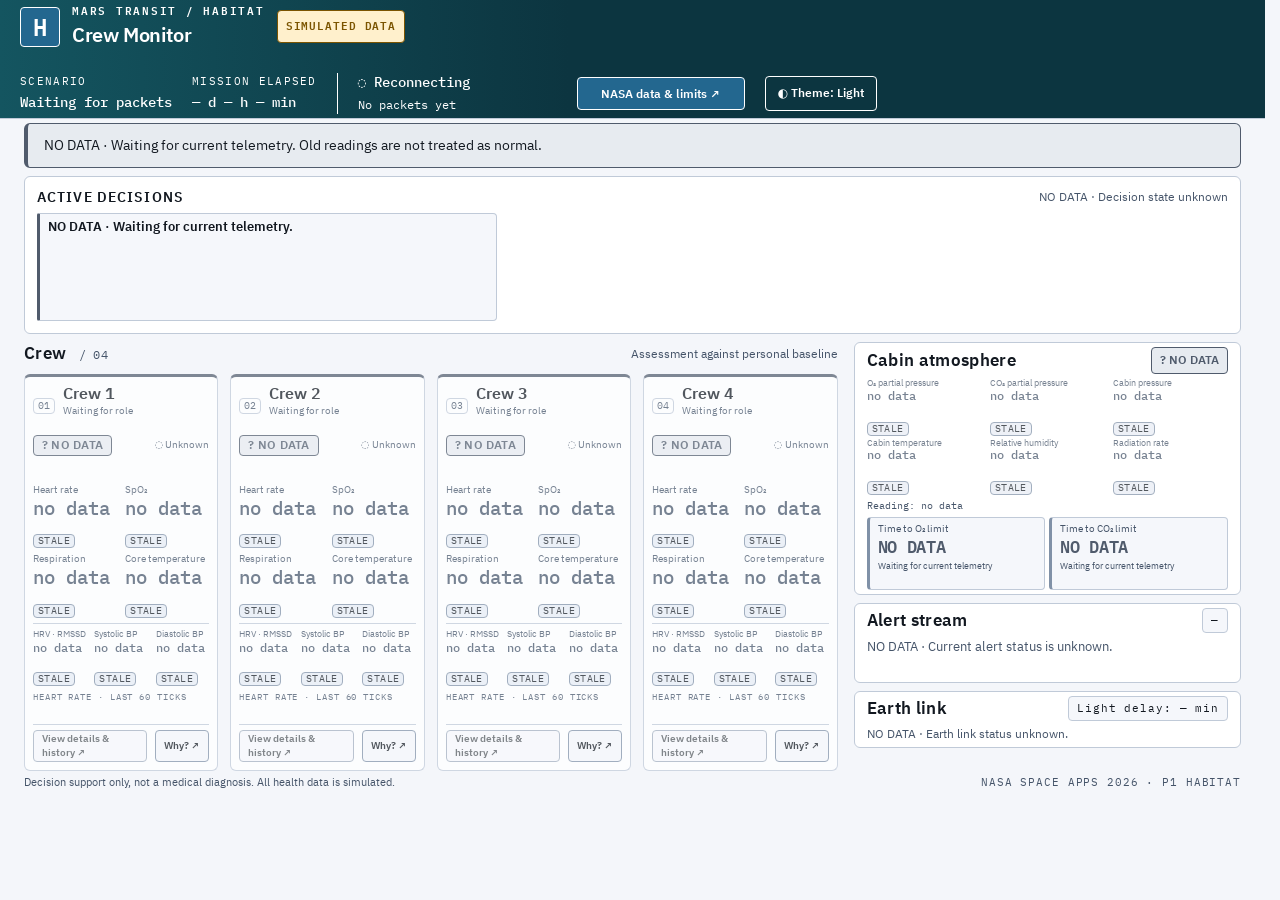
==== commit db6bd46d: "feat(frontend): senaryo geri sayımı, Earth link okunurluğu ve polish (#134) ## Ne değişti - Simülasy" ====
--- a/frontend/index.html
+++ b/frontend/index.html
@@ -8,7 +8,6 @@
   <link rel="stylesheet" href="css/tokens.css">
   <link rel="stylesheet" href="style.css">
   <link rel="stylesheet" href="nasa-data.css">
-  <link rel="stylesheet" href="beyond-space.css">
   <script>
     try { const saved = localStorage.getItem("theme"); if (saved === "light" || saved === "dark") document.documentElement.dataset.theme = saved; } catch {}
   </script>
@@ -30,12 +29,23 @@
         <span id="packet-age">No packets yet</span>
       </div>
       <button id="nasa-trigger" class="nasa-button nasa-trigger" type="button">NASA data &amp; limits ↗</button>
-      <button id="beyond-trigger" class="nasa-button beyond-trigger" type="button">Beyond space ↗</button>
       <button id="theme-toggle" class="theme-toggle" type="button">◐ Theme</button>
     </div>
   </header>
   <main class="dashboard">
     <div id="data-notice" class="data-notice" role="status">NO DATA · Waiting for telemetry packets.</div>
+    <div id="finish-card" class="finish-card" data-state="counting" hidden>
+      <span class="finish-spinner" aria-hidden="true"></span>
+      <div class="finish-text">
+        <strong class="finish-title" role="status">Simulation finished</strong>
+        <span class="finish-detail">Showing the final packet.</span>
+      </div>
+      <div class="finish-actions">
+        <button type="button" class="finish-button finish-skip">Skip to next</button>
+        <button type="button" class="finish-button finish-replay finish-secondary">Replay last</button>
+      </div>
+      <span class="finish-progress" aria-hidden="true"></span>
+    </div>
     <section id="decisions" class="panel decisions-panel" aria-labelledby="decisions-title">
       <div class="panel-heading decisions-heading">
         <h2 id="decisions-title">Active decisions</h2>
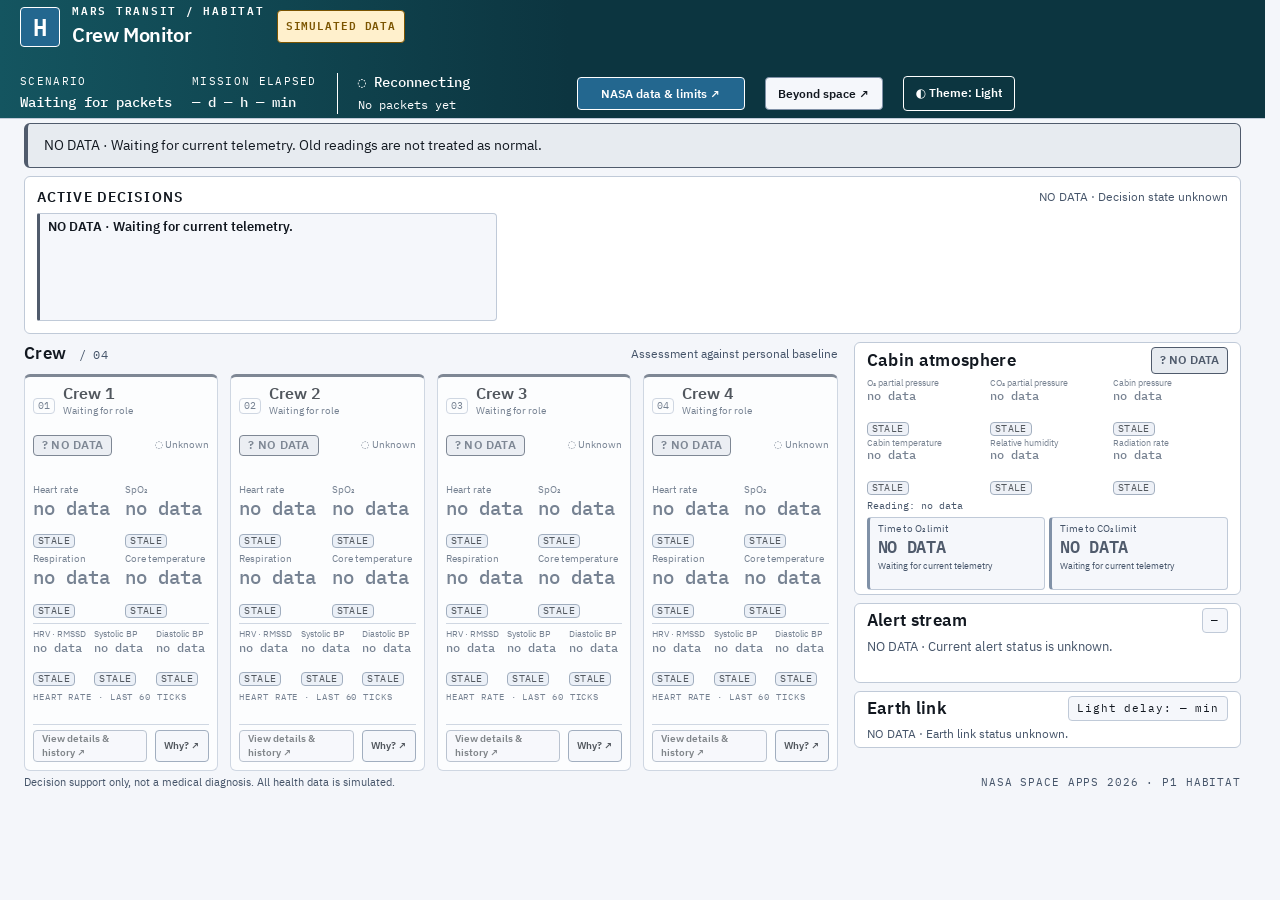
==== commit 4c5e52d7: "feat(frontend): Beyond space bilgi diyaloğu (denizaltı ve yeraltı sığınağı) (#136) ## Ne değişti - `" ====
--- a/frontend/index.html
+++ b/frontend/index.html
@@ -8,6 +8,7 @@
   <link rel="stylesheet" href="css/tokens.css">
   <link rel="stylesheet" href="style.css">
   <link rel="stylesheet" href="nasa-data.css">
+  <link rel="stylesheet" href="beyond-space.css">
   <script>
     try { const saved = localStorage.getItem("theme"); if (saved === "light" || saved === "dark") document.documentElement.dataset.theme = saved; } catch {}
   </script>
@@ -29,6 +30,7 @@
         <span id="packet-age">No packets yet</span>
       </div>
       <button id="nasa-trigger" class="nasa-button nasa-trigger" type="button">NASA data &amp; limits ↗</button>
+      <button id="beyond-trigger" class="nasa-button beyond-trigger" type="button">Beyond space ↗</button>
       <button id="theme-toggle" class="theme-toggle" type="button">◐ Theme</button>
     </div>
   </header>
--- a/frontend/beyond-space.css
+++ b/frontend/beyond-space.css
@@ -0,0 +1,6 @@
+/* "Beyond space" information dialog: reuses the NASA dialog look (native dialog, no animation). */
+.beyond-trigger { white-space: nowrap; }
+.beyond-dialog .beyond-story { max-width: 78ch; margin: 0 0 var(--space-3); line-height: 1.6; }
+.beyond-dialog .beyond-list { margin: 0; padding-left: var(--space-5); line-height: 1.7; max-width: 90ch; }
+.beyond-dialog .beyond-list a { color: var(--accent-ink); overflow-wrap: anywhere; }
+.beyond-dialog .beyond-table { min-width: 760px; }
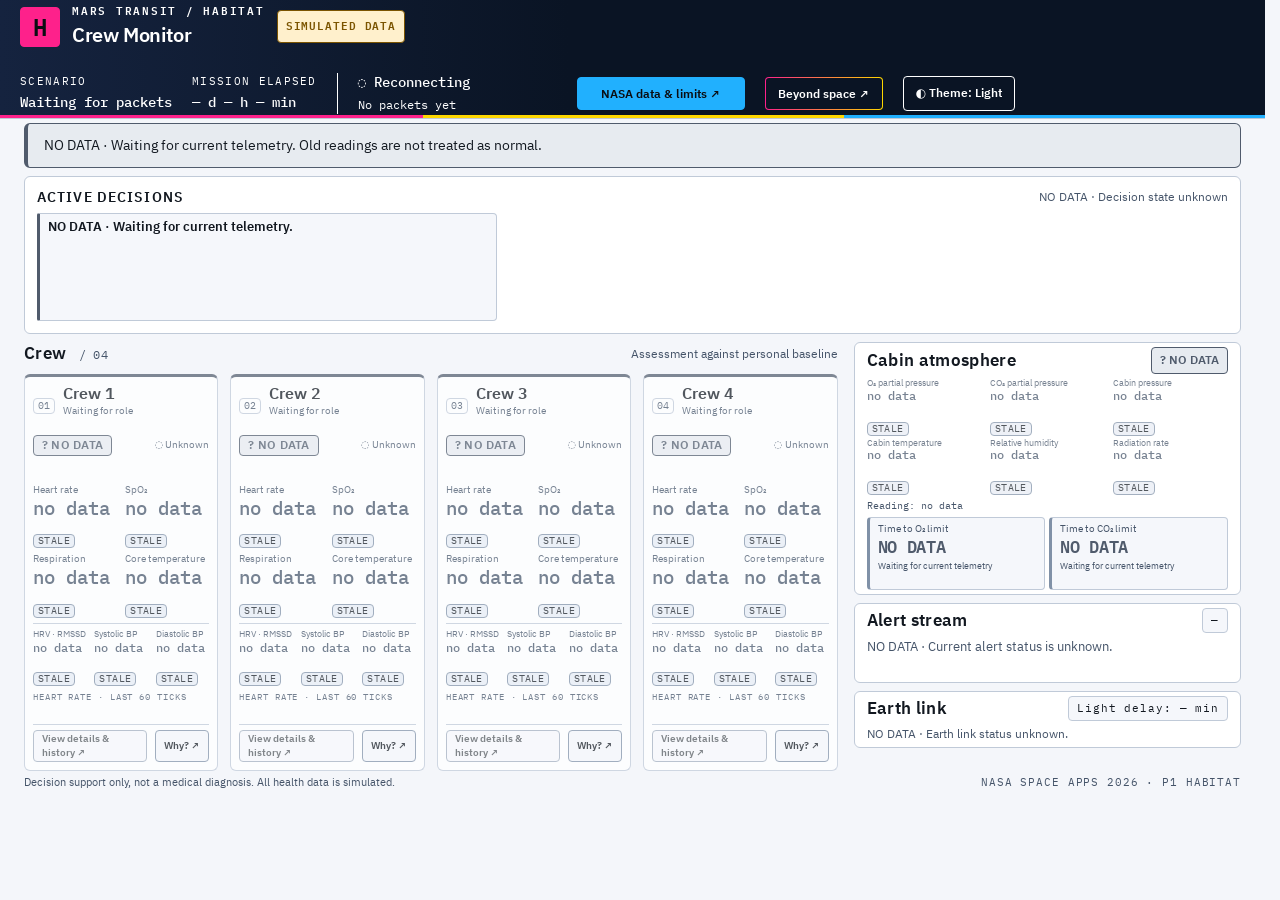
==== commit f42397a0: "feat(frontend): pembe-sarı-mavi tema, Beyond space efekti, diyalog dışına tıklayınca kapanma Co-Auth" ====
--- a/frontend/index.html
+++ b/frontend/index.html
@@ -92,7 +92,7 @@
       </aside>
     </div>
     <section id="demo-panel" class="panel demo-panel" aria-labelledby="demo-title" hidden>
-      <div><h2 id="demo-title">Demo controls</h2><p>Change scenario</p><p>The simulation is shared by all viewers; changing the scenario affects everyone.</p></div>
+      <div title="The simulation is shared by all viewers; changing the scenario affects everyone."><h2 id="demo-title">Demo controls</h2><p class="demo-note">Shared by all viewers: a change affects everyone.</p></div>
       <label class="demo-key"><span>Demo key</span><input id="demo-key" type="password" autocomplete="off" spellcheck="false"></label>
       <div id="scenario-buttons" class="scenario-buttons"></div>
       <p id="demo-result" role="status" aria-live="polite"></p>
--- a/frontend/css/tokens.css
+++ b/frontend/css/tokens.css
@@ -11,10 +11,10 @@
   --border-strong: #5f7088;
   --text: #f7f9fc;
   --muted: #b4bfce;
-  --accent: #146471;
-  --on-accent: #ffffff;
-  --accent-ink: #83d0d4;
-  --focus: #83d0d4;
+  --accent: #21b0fe;
+  --on-accent: #0b0d12;
+  --accent-ink: #21b0fe;
+  --focus: #21b0fe;
   --ok: #009e73;
   --caution: #e69f00;
   --warning: #ffb454;
@@ -34,9 +34,12 @@
   --on-critical: #ffffff;
   --chart-baseline: #83d0d4;
   --grid-line: rgb(20 100 113 / 4%);
-  --topbar-bg: #0c3540;
-  --topbar-bg-end: #145560;
-  --topbar-accent: #23678f;
+  --brand-pink: #fe218b;
+  --brand-yellow: #fed700;
+  --brand-blue: #21b0fe;
+  --on-header: #ffffff;
+  --topbar-bg: #0a1424;
+  --topbar-bg-end: #15233f;
   --shine: rgb(255 255 255 / 22%);
   --lift-shadow: rgb(0 0 0 / 28%);
   --glow-strength: 0%;
@@ -65,10 +68,10 @@
     --border-strong: #8091a7;
     --text: #121820;
     --muted: #455469;
-    --accent: #146471;
-    --on-accent: #ffffff;
-    --accent-ink: #145e66;
-    --focus: #145e66;
+    --accent: #21b0fe;
+    --on-accent: #0b0d12;
+    --accent-ink: #0a62a0;
+    --focus: #0a62a0;
     --ok-ink: #006b4e;
     --caution-ink: #7b5400;
     --warning-ink: #8a4700;
@@ -98,10 +101,10 @@
   --border-strong: #8091a7;
   --text: #121820;
   --muted: #455469;
-  --accent: #146471;
-  --on-accent: #ffffff;
-  --accent-ink: #145e66;
-  --focus: #145e66;
+  --accent: #21b0fe;
+  --on-accent: #0b0d12;
+  --accent-ink: #0a62a0;
+  --focus: #0a62a0;
   --ok-ink: #006b4e;
   --caution-ink: #7b5400;
   --warning-ink: #8a4700;
--- a/frontend/style.css
+++ b/frontend/style.css
@@ -63,12 +63,14 @@
 .theme-toggle:hover { background: var(--surface-hover); }
 /* The brand header has the same tested white-on-blue contrast as primary controls. */
 /* Header palette: exactly three tokens (base, gradient end, accent) plus white text. */
-.topbar { background: linear-gradient(90deg, var(--topbar-bg-end), var(--topbar-bg) 45%); color: var(--on-accent); }
+.topbar { position: relative; background: linear-gradient(90deg, var(--topbar-bg-end), var(--topbar-bg) 45%); color: var(--on-header); }
+/* Brand stripe: the three brand colours, decoration only (never carries status). */
+.topbar::after { content: ""; position: absolute; inset: auto 0 0 0; block-size: 3px; background: linear-gradient(90deg, var(--brand-pink) 0 33.4%, var(--brand-yellow) 33.4% 66.7%, var(--brand-blue) 66.7%); }
 .topbar h1, .topbar .eyebrow, .topbar .meta-label, .topbar .mission-meta strong,
-.topbar .connection-meta > span, .topbar #connection[data-tone] { color: var(--on-accent); }
-.topbar .connection-meta { border-color: var(--on-accent); }
-.topbar .orbit { color: var(--topbar-bg); background: var(--on-accent); border-color: var(--on-accent); }
-.topbar .theme-toggle { color: var(--on-accent); border-color: var(--on-accent); background: transparent; }
+.topbar .connection-meta > span, .topbar #connection[data-tone] { color: var(--on-header); }
+.topbar .connection-meta { border-color: var(--on-header); }
+.topbar .orbit { color: var(--topbar-bg); background: var(--on-header); border-color: var(--on-header); }
+.topbar .theme-toggle { color: var(--on-header); border-color: var(--on-header); background: transparent; }
 .topbar .theme-toggle:hover { background: var(--topbar-bg-end); text-decoration: underline; }
 
 
@@ -233,7 +235,7 @@
 }
 
 /* Wide layout: four crew cards in one row to keep the overview within 1080p. */
-@media (min-width: 1600px) and (min-height: 941px) {
+@media (min-width: 1600px) and (min-height: 1050px) {
   .topbar { padding: var(--space-4) var(--space-7); }
   .dashboard { padding: var(--space-4) var(--space-7) 0; gap: var(--space-4); }
   .crew-card { padding: var(--space-4); }
@@ -263,7 +265,7 @@
   footer { padding: var(--space-2) var(--space-7); font-size: 12px; }
 }
 /* Short-screen layout, including 1366x768: keep the overview within the viewport. */
-@media (max-height: 940px) and (min-width: 1100px) {
+@media (max-height: 1049px) and (min-width: 1100px) {
   .topbar { min-height: 56px; padding: var(--space-1) var(--space-5); }
   .brand { gap: var(--space-3); }
   .orbit { width: 32px; height: 32px; font-size: 18px; }
@@ -408,15 +410,15 @@
 
 .crew-card-actions { display: grid; grid-template-columns: minmax(0, 1fr) auto; gap: var(--space-2); }
 .crew-card-actions .why-button { width: auto; }
-@media (max-height: 940px) and (min-width: 1100px) { .crew-detail-button { padding: 1px var(--space-2); font-size: 10px; } }
-
-@media (min-width: 1600px) and (min-height: 941px) { footer { padding-top: var(--space-1); padding-bottom: var(--space-1); } }
-
-@media (max-height: 940px) and (min-width: 1100px) { .crew-card .baseline { display: none; } }
+@media (max-height: 1049px) and (min-width: 1100px) { .crew-detail-button { padding: 1px var(--space-2); font-size: 10px; } }
+
+@media (min-width: 1600px) and (min-height: 1050px) { footer { padding-top: var(--space-1); padding-bottom: var(--space-1); } }
+
+@media (max-height: 1049px) and (min-width: 1100px) { .crew-card .baseline { display: none; } }
 
 /* Telemetry changes content, never the geometry of controls or the scrolling header. */
 html { scrollbar-gutter: stable; }
-.topbar { position: static; }
+.topbar { position: relative; }
 .mission-meta { min-width: 0; }
 .connection-meta { min-inline-size: 22ch; }
 .theme-toggle { min-inline-size: 15ch; justify-content: center; }
@@ -435,7 +437,7 @@
 .reading-status { margin: 0; white-space: nowrap; }
 .reading-state:not([data-quality="ok"]) .reading-status { display: none; }
 .reading-state .quality { margin: 0; padding-block: 0; line-height: 1.2; }
-.decision-list { block-size: 11rem; align-items: stretch; }
+.decision-list { block-size: 7.5rem; align-items: stretch; }
 .decision-item { block-size: 100%; overflow-y: auto; scrollbar-gutter: stable; scrollbar-width: thin; }
 .decision-message { white-space: normal; overflow: visible; text-overflow: clip; }
 .decision-note { overflow-wrap: anywhere; }
@@ -452,7 +454,7 @@
 .detail-notice[hidden] { display: block !important; visibility: hidden; }
 .detail-toolbar { min-block-size: 3.5rem; flex-wrap: wrap; }
 .detail-event-list { min-block-size: 6rem; }
-@media (max-height: 940px) and (min-width: 1100px) {
+@media (max-height: 1049px) and (min-width: 1100px) {
   .decision-list { block-size: 7rem; }
   .crew-identity > div { min-block-size: 2.6em; }
   .reading-value { min-inline-size: 6ch; }
@@ -471,7 +473,7 @@
 }
 
 .primary-readings { grid-template-columns: repeat(2, minmax(0, 1fr)); }
-@media (max-height: 940px) and (min-width: 1100px) {
+@media (max-height: 1049px) and (min-width: 1100px) {
   .crew-grid { grid-template-columns: repeat(4, minmax(0, 1fr)); }
   .crew-header { display: grid; grid-template-columns: minmax(0, 1fr) auto; }
   .crew-identity { grid-column: 1 / -1; }
@@ -490,12 +492,12 @@
 .reading-output { grid-template-rows: calc(var(--reading-number-size) * 1.2) calc(var(--reading-unit-size) * 1.4); }
 .reading .reading-value { font-size: var(--reading-number-size); line-height: 1.2; }
 .reading-unit { font-size: var(--reading-unit-size); }
-@media (min-width: 1600px) and (min-height: 941px) {
+@media (min-width: 1600px) and (min-height: 1050px) {
   .crew-card .reading { --reading-number-size: 27px; --reading-unit-size: 11px; }
   .crew-card .reading.secondary { --reading-number-size: 18px; --reading-unit-size: 9px; }
   .cabin-readings .reading { --reading-number-size: 17px; --reading-unit-size: 10px; }
 }
-@media (max-height: 940px) and (min-width: 1100px) {
+@media (max-height: 1049px) and (min-width: 1100px) {
   .crew-card .reading { --reading-number-size: 19px; --reading-unit-size: 10px; }
   .crew-card .reading.secondary { --reading-number-size: 15px; --reading-unit-size: 9px; }
   .cabin-readings .reading { --reading-number-size: 15px; --reading-unit-size: 10px; }
@@ -503,7 +505,7 @@
 
 
 /* Independent Habitat wordmark; no agency logo or insignia. */
-.habitat-mark { display: grid; place-items: center; flex: 0 0 40px; width: 40px; height: 40px; background: var(--topbar-accent); border: 1px solid var(--on-accent); border-radius: var(--radius-sm); color: var(--on-accent); font: 600 24px var(--font-mono); }
+.habitat-mark { display: grid; place-items: center; flex: 0 0 40px; width: 40px; height: 40px; background: var(--brand-pink); border: 1px solid var(--brand-pink); border-radius: var(--radius-sm); color: var(--on-accent); font: 600 24px var(--font-mono); }
 /* Tactile button treatment inspired by 21st.dev Hero Button; native CSS, no runtime package. */
 .mission-meta .nasa-trigger, .nasa-dialog .nasa-button { transition: transform 80ms ease, background-color 140ms ease, border-color 140ms ease, box-shadow 140ms ease; }
 .mission-meta .nasa-trigger:hover, .nasa-dialog .nasa-button:hover { box-shadow: inset 0 -2px 0 currentColor; }
@@ -518,7 +520,7 @@
 }
 
 /* Finish card: countdown to the next scenario with two shortcuts. Transform/opacity animation only. */
-.finish-card { position: fixed; inset-inline: var(--space-4); inset-block-end: var(--space-4); z-index: 20; margin-inline: auto; max-inline-size: 760px; box-shadow: 0 10px 28px var(--lift-shadow); overflow: hidden; display: flex; align-items: center; gap: var(--space-4); flex-wrap: wrap; background: var(--surface-raised); border: 1px solid var(--accent-ink); border-left-width: 4px; border-radius: var(--radius); padding: var(--space-3) var(--space-4); animation: toast-reveal 240ms ease-out both; }
+.finish-card { position: fixed; inset-inline-start: auto; inset-inline-end: var(--space-4); inset-block-end: var(--space-4); z-index: 20; inline-size: min(460px, calc(100vw - 2 * var(--space-4))); box-shadow: 0 10px 28px var(--lift-shadow); overflow: hidden; display: flex; align-items: center; gap: var(--space-4); flex-wrap: wrap; background: var(--surface-raised); border: 1px solid var(--accent-ink); border-left-width: 4px; border-radius: var(--radius); padding: var(--space-3) var(--space-4); animation: toast-reveal 240ms ease-out both; }
 .finish-card[hidden] { display: none; }
 .finish-text { display: flex; flex-direction: column; gap: 2px; flex: 1 1 260px; min-width: 0; }
 .finish-title { font-size: 14px; }
@@ -545,8 +547,8 @@
 .earth-body { font-size: 13px; line-height: 1.4; }
 .earth-meta { display: block; font-size: 11px; }
 .alerts-panel { max-height: 218px; }
-@media (min-width: 1600px) and (min-height: 941px) { .alerts-panel { max-height: 172px; } }
-@media (max-height: 940px) and (min-width: 1100px) {
+@media (min-width: 1600px) and (min-height: 1050px) { .alerts-panel { max-height: 172px; } }
+@media (max-height: 1049px) and (min-width: 1100px) {
   .earth-list { max-height: 108px; }
   .earth-body { font-size: 12.5px; line-height: 1.35; }
   .earth-meta { display: none; }
@@ -569,12 +571,20 @@
 @keyframes dialog-fade { from { opacity: 0; } to { opacity: 1; } }
 
 /* Header focus ring stays visible on the dark header in both themes. */
-.topbar :focus-visible, .topbar .nasa-button:focus-visible { outline: 2px solid var(--on-accent); outline-offset: 3px; }
-/* Leave scroll room so the floating finish card never hides the footer or the demo controls. */
-body:has(.finish-card:not([hidden])) footer { padding-block-end: 96px; }
+.topbar :focus-visible, .topbar .nasa-button:focus-visible { outline: 2px solid var(--on-header); outline-offset: 3px; }
 @media (max-width: 600px) {
-  body:has(.finish-card:not([hidden])) footer { padding-block-end: 180px; }
   .finish-card { inset-inline: var(--space-2); inset-block-end: var(--space-2); padding: var(--space-2) var(--space-3); gap: var(--space-2); }
   .finish-spinner { display: none; }
   .finish-text { flex-basis: 100%; }
 }
+
+/* One-screen layout: slim demo strip, shorter decision band, thin footer. */
+.demo-panel { padding: var(--space-2) var(--space-3); gap: var(--space-3); flex-wrap: wrap; }
+.demo-panel > div:first-child { display: flex; align-items: baseline; gap: var(--space-3); }
+.demo-panel p { margin: 0; }
+.demo-key { flex-direction: row; align-items: center; gap: var(--space-2); }
+.demo-key input { padding: 3px var(--space-2); inline-size: 14ch; }
+.scenario-button { padding: 4px var(--space-3); }
+#demo-result { font-size: 12px; color: var(--muted); }
+footer { padding-block: var(--space-1); }
+@media (max-width: 1150px) { .demo-note { display: none; } }
--- a/frontend/nasa-data.css
+++ b/frontend/nasa-data.css
@@ -8,8 +8,8 @@
 .nasa-button, .nasa-rule-link { border: 1px solid var(--border-strong); border-radius: var(--radius-sm); background: var(--surface-raised); color: var(--text); padding: var(--space-2) var(--space-3); cursor: pointer; font: 600 12px var(--font-sans); }
 .nasa-button:hover, .nasa-rule-link:hover { border-color: var(--accent-ink); background: var(--surface-hover); }
 .nasa-button:focus-visible, .nasa-rule-link:focus-visible, .nasa-table-wrap:focus-visible, .nasa-dialog a:focus-visible { outline: 2px solid var(--focus); outline-offset: 3px; }
-.nasa-trigger { background: var(--topbar-accent); border-color: var(--on-accent); color: var(--on-accent); min-width: 168px; white-space: nowrap; }
-.nasa-trigger:hover { background: var(--topbar-accent); border-color: var(--on-accent); text-decoration: underline; }
+.nasa-trigger { background: var(--accent); border-color: var(--accent); color: var(--on-accent); min-width: 168px; white-space: nowrap; }
+.nasa-trigger:hover { background: var(--accent); border-color: var(--on-header); text-decoration: underline; }
 .nasa-disclaimer { padding: var(--space-3) var(--space-5); line-height: 1.55; color: var(--muted); border-bottom: 1px solid var(--border); }
 .nasa-nav { display: flex; gap: var(--space-2); flex-wrap: wrap; padding: var(--space-3) var(--space-5); }
 .nasa-content { padding: 0 var(--space-5) var(--space-5); }
--- a/frontend/beyond-space.css
+++ b/frontend/beyond-space.css
@@ -1,5 +1,14 @@
 /* "Beyond space" information dialog: reuses the NASA dialog look (native dialog, no animation). */
 .beyond-trigger { white-space: nowrap; }
+/* Header button: brand-gradient outline on the dark header, with a slow gradient drift on hover. */
+.mission-meta .beyond-trigger {
+  color: var(--on-header); border: 1px solid transparent; position: relative;
+  background: linear-gradient(var(--topbar-bg), var(--topbar-bg)) padding-box,
+    linear-gradient(90deg, var(--brand-pink), var(--brand-yellow), var(--brand-blue), var(--brand-pink)) border-box;
+  background-size: 100% 100%, 300% 100%; background-position: 0 0, 0% 0;
+  transition: background-position 700ms ease;
+}
+.mission-meta .beyond-trigger:hover { background-position: 0 0, 100% 0; text-decoration: none; }
 .beyond-dialog .beyond-story { max-width: 78ch; margin: 0 0 var(--space-3); line-height: 1.6; }
 .beyond-dialog .beyond-list { margin: 0; padding-left: var(--space-5); line-height: 1.7; max-width: 90ch; }
 .beyond-dialog .beyond-list a { color: var(--accent-ink); overflow-wrap: anywhere; }
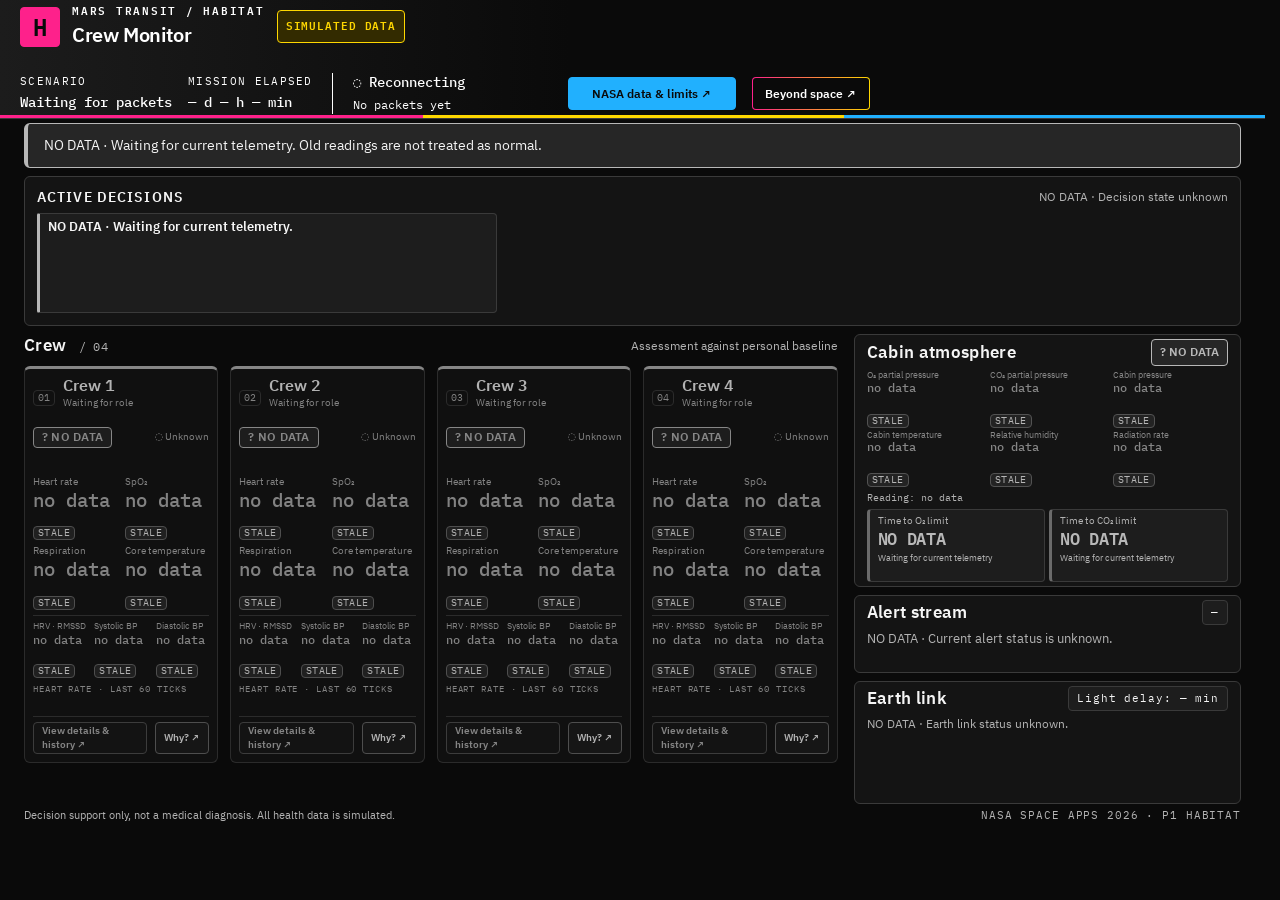
==== commit 553d5643: "feat(frontend): tek tema, yalnızca pembe-sarı-mavi ve nötr tonlar; tek ekrana sığdırma Co-Authored-B" ====
--- a/frontend/index.html
+++ b/frontend/index.html
@@ -9,9 +9,6 @@
   <link rel="stylesheet" href="style.css">
   <link rel="stylesheet" href="nasa-data.css">
   <link rel="stylesheet" href="beyond-space.css">
-  <script>
-    try { const saved = localStorage.getItem("theme"); if (saved === "light" || saved === "dark") document.documentElement.dataset.theme = saved; } catch {}
-  </script>
   <link rel="icon" href="data:,">
 </head>
 <body>
@@ -31,7 +28,6 @@
       </div>
       <button id="nasa-trigger" class="nasa-button nasa-trigger" type="button">NASA data &amp; limits ↗</button>
       <button id="beyond-trigger" class="nasa-button beyond-trigger" type="button">Beyond space ↗</button>
-      <button id="theme-toggle" class="theme-toggle" type="button">◐ Theme</button>
     </div>
   </header>
   <main class="dashboard">
--- a/frontend/css/tokens.css
+++ b/frontend/css/tokens.css
@@ -1,47 +1,49 @@
 @charset "UTF-8";
-/* Independent Habitat palette. Teal is the product accent; alert colors retain semantic meaning.
-   Text inks and tinted surfaces are selected for WCAG AA contrast in both themes. */
+/* Habitat palette: one dark theme. Colour comes only from pink, yellow and blue plus neutral black, grey and white.
+   Status maps to those: ok = blue, caution/warning = yellow, critical = pink, unknown = grey. Every state also
+   carries a text label and icon, never colour alone. The light-theme blocks below are intentionally empty stubs
+   (the contrast tests still look for them). */
 :root {
   color-scheme: dark;
-  --bg: #0b0d12;
-  --surface: #14171f;
-  --surface-raised: #1c212b;
-  --surface-hover: #252d3a;
-  --border: #3a4557;
-  --border-strong: #5f7088;
-  --text: #f7f9fc;
-  --muted: #b4bfce;
+  --bg: #0a0a0a;
+  --surface: #141414;
+  --surface-raised: #1d1d1d;
+  --surface-hover: #2a2a2a;
+  --border: #3a3a3a;
+  --border-strong: #6b6b6b;
+  --text: #f5f5f5;
+  --muted: #b3b3b3;
   --accent: #21b0fe;
-  --on-accent: #0b0d12;
+  --on-accent: #0a0a0a;
   --accent-ink: #21b0fe;
   --focus: #21b0fe;
-  --ok: #009e73;
-  --caution: #e69f00;
-  --warning: #ffb454;
-  --critical: #b4233e;
-  --unknown: #667085;
-  --ok-ink: #45d9a3;
-  --caution-ink: #ffd166;
-  --warning-ink: #ffb454;
-  --critical-ink: #ff98aa;
-  --unknown-ink: #b7bfcc;
-  --ok-tint: #112d26;
-  --caution-tint: #332911;
-  --warning-tint: #342817;
-  --critical-tint: #341c24;
-  --unknown-tint: #282c35;
-  --on-status: #0b0d12;
-  --on-critical: #ffffff;
-  --chart-baseline: #83d0d4;
-  --grid-line: rgb(20 100 113 / 4%);
+  --ok: #21b0fe;
+  --caution: #fed700;
+  --warning: #f0c800;
+  --critical: #fe218b;
+  --unknown: #8c8c8c;
+  --ok-ink: #21b0fe;
+  --caution-ink: #fed700;
+  --warning-ink: #ffe566;
+  --critical-ink: #ff6bb3;
+  --unknown-ink: #b8b8b8;
+  --ok-tint: #06283d;
+  --caution-tint: #332b00;
+  --warning-tint: #3a3000;
+  --critical-tint: #35091c;
+  --unknown-tint: #262626;
+  --on-status: #0a0a0a;
+  --on-critical: #0a0a0a;
+  --chart-baseline: #21b0fe;
+  --grid-line: rgb(255 255 255 / 4%);
   --brand-pink: #fe218b;
   --brand-yellow: #fed700;
   --brand-blue: #21b0fe;
   --on-header: #ffffff;
-  --topbar-bg: #0a1424;
-  --topbar-bg-end: #15233f;
+  --topbar-bg: #0a0a0a;
+  --topbar-bg-end: #1c1c1c;
   --shine: rgb(255 255 255 / 22%);
-  --lift-shadow: rgb(0 0 0 / 28%);
+  --lift-shadow: rgb(0 0 0 / 55%);
   --glow-strength: 0%;
   --space-1: 4px;
   --space-2: 8px;
@@ -59,66 +61,9 @@
 
 @media (prefers-color-scheme: light) {
   :root:not([data-theme="dark"]) {
-    color-scheme: light;
-    --bg: #f4f6fa;
-    --surface: #ffffff;
-    --surface-raised: #f5f7fb;
-    --surface-hover: #e8edf5;
-    --border: #c0cad8;
-    --border-strong: #8091a7;
-    --text: #121820;
-    --muted: #455469;
-    --accent: #21b0fe;
-    --on-accent: #0b0d12;
-    --accent-ink: #0a62a0;
-    --focus: #0a62a0;
-    --ok-ink: #006b4e;
-    --caution-ink: #7b5400;
-    --warning-ink: #8a4700;
-    --critical-ink: #9f1832;
-    --unknown-ink: #505b6c;
-    --ok-tint: #dfefe9;
-    --caution-tint: #fff0cc;
-    --warning-tint: #ffe8cc;
-    --critical-tint: #fce5ea;
-    --unknown-tint: #e7ebf0;
-    --on-status: #121820;
-    --chart-baseline: #146471;
-    --grid-line: rgb(20 100 113 / 4%);
-    --shine: rgb(255 255 255 / 22%);
-    --lift-shadow: rgb(0 0 0 / 14%);
-    --glow-strength: 0%;
+    color-scheme: dark;
   }
 }
-
 :root[data-theme="light"] {
-  color-scheme: light;
-  --bg: #f4f6fa;
-  --surface: #ffffff;
-  --surface-raised: #f5f7fb;
-  --surface-hover: #e8edf5;
-  --border: #c0cad8;
-  --border-strong: #8091a7;
-  --text: #121820;
-  --muted: #455469;
-  --accent: #21b0fe;
-  --on-accent: #0b0d12;
-  --accent-ink: #0a62a0;
-  --focus: #0a62a0;
-  --ok-ink: #006b4e;
-  --caution-ink: #7b5400;
-  --warning-ink: #8a4700;
-  --critical-ink: #9f1832;
-  --unknown-ink: #505b6c;
-  --ok-tint: #dfefe9;
-  --caution-tint: #fff0cc;
-  --warning-tint: #ffe8cc;
-  --critical-tint: #fce5ea;
-  --unknown-tint: #e7ebf0;
-  --on-status: #121820;
-  --chart-baseline: #146471;
-  --grid-line: rgb(20 100 113 / 4%);
-  --shine: rgb(255 255 255 / 22%);
-  --lift-shadow: rgb(0 0 0 / 14%);
-  --glow-strength: 0%;
+  color-scheme: dark;
 }
--- a/frontend/style.css
+++ b/frontend/style.css
@@ -55,12 +55,6 @@
 .connection-meta { border-left: 1px solid var(--border); padding-left: var(--space-5); min-width: 170px; }
 .connection-meta > span { color: var(--muted); font-size: 12px; }
 .tone-unknown { color: var(--unknown-ink); }
-.theme-toggle {
-  display: inline-flex; align-items: center; gap: var(--space-2); color: var(--accent-ink); background: transparent;
-  border: 1px solid var(--accent-ink); border-radius: var(--radius-sm); padding: var(--space-2) var(--space-3);
-  font-size: 12px; font-weight: 600; white-space: nowrap; transition: background var(--transition);
-}
-.theme-toggle:hover { background: var(--surface-hover); }
 /* The brand header has the same tested white-on-blue contrast as primary controls. */
 /* Header palette: exactly three tokens (base, gradient end, accent) plus white text. */
 .topbar { position: relative; background: linear-gradient(90deg, var(--topbar-bg-end), var(--topbar-bg) 45%); color: var(--on-header); }
@@ -70,8 +64,6 @@
 .topbar .connection-meta > span, .topbar #connection[data-tone] { color: var(--on-header); }
 .topbar .connection-meta { border-color: var(--on-header); }
 .topbar .orbit { color: var(--topbar-bg); background: var(--on-header); border-color: var(--on-header); }
-.topbar .theme-toggle { color: var(--on-header); border-color: var(--on-header); background: transparent; }
-.topbar .theme-toggle:hover { background: var(--topbar-bg-end); text-decoration: underline; }
 
 
 /* Layout */
@@ -421,7 +413,6 @@
 .topbar { position: relative; }
 .mission-meta { min-width: 0; }
 .connection-meta { min-inline-size: 22ch; }
-.theme-toggle { min-inline-size: 15ch; justify-content: center; }
 .crew-grid { align-items: stretch; }
 .crew-card { min-width: 0; }
 .decision { min-inline-size: 9ch; text-align: center; }
@@ -455,7 +446,7 @@
 .detail-toolbar { min-block-size: 3.5rem; flex-wrap: wrap; }
 .detail-event-list { min-block-size: 6rem; }
 @media (max-height: 1049px) and (min-width: 1100px) {
-  .decision-list { block-size: 7rem; }
+  .decision-list { block-size: 6.5rem; }
   .crew-identity > div { min-block-size: 2.6em; }
   .reading-value { min-inline-size: 6ch; }
 }
@@ -563,14 +554,14 @@
 .reading[data-tone="nominal"] .reading-status { color: var(--muted); }
 .decision-item.is-new, .alert-row.is-new, .earth-row.is-new { animation: finish-reveal 240ms ease-out both; }
 .badge, .reading-status, .reading-value { transition: color 200ms ease, background-color 200ms ease, border-color 200ms ease; }
-.finish-button, .scenario-button, .crew-detail-button, .theme-toggle, .nasa-trigger, .why-button, .detail-control { transition: transform 80ms ease, background-color var(--transition), border-color var(--transition), filter var(--transition); }
-.finish-button:active:not(:disabled), .scenario-button:active:not(:disabled), .crew-detail-button:active, .theme-toggle:active,
+.finish-button, .scenario-button, .crew-detail-button, .nasa-trigger, .why-button, .detail-control { transition: transform 80ms ease, background-color var(--transition), border-color var(--transition), filter var(--transition); }
+.finish-button:active:not(:disabled), .scenario-button:active:not(:disabled), .crew-detail-button:active,
 .nasa-trigger:active, .why-button:active, .detail-control:active { transform: scale(.97); }
 .nasa-dialog[open], .crew-detail[open] { animation: dialog-fade 150ms ease-out both; }
 .nasa-dialog::backdrop, .crew-detail::backdrop { animation: dialog-fade 150ms ease-out both; }
 @keyframes dialog-fade { from { opacity: 0; } to { opacity: 1; } }
 
-/* Header focus ring stays visible on the dark header in both themes. */
+/* Header focus ring stays visible on the dark header in the single theme. */
 .topbar :focus-visible, .topbar .nasa-button:focus-visible { outline: 2px solid var(--on-header); outline-offset: 3px; }
 @media (max-width: 600px) {
   .finish-card { inset-inline: var(--space-2); inset-block-end: var(--space-2); padding: var(--space-2) var(--space-3); gap: var(--space-2); }
@@ -578,6 +569,18 @@
   .finish-text { flex-basis: 100%; }
 }
 
+/* Stable side panels: alert stream and Earth link keep one height whether empty or full; lists scroll inside. */
+.alerts-panel { block-size: 218px; max-height: none; min-height: 0; }
+.earth-panel .empty-state, .earth-list { block-size: 132px; max-height: none; }
+@media (min-width: 1600px) and (min-height: 1050px) { .alerts-panel { block-size: 172px; } }
+@media (max-height: 1049px) and (min-width: 1100px) {
+  .alerts-panel { block-size: 78px; }
+  .earth-panel .empty-state, .earth-list { block-size: 84px; }
+}
+@media (max-width: 1150px) { .alerts-panel { block-size: 260px; } }
+/* Header numbers and scenario names change length; reserve their width so neighbours stay put. */
+#mission_elapsed_s { display: inline-block; min-inline-size: 16ch; }
+#scenario { display: inline-block; min-inline-size: 15ch; }
 /* One-screen layout: slim demo strip, shorter decision band, thin footer. */
 .demo-panel { padding: var(--space-2) var(--space-3); gap: var(--space-3); flex-wrap: wrap; }
 .demo-panel > div:first-child { display: flex; align-items: baseline; gap: var(--space-3); }
@@ -588,3 +591,7 @@
 #demo-result { font-size: 12px; color: var(--muted); }
 footer { padding-block: var(--space-1); }
 @media (max-width: 1150px) { .demo-note { display: none; } }
+/* Header stays one row: the brand block never shrinks, the badge never wraps. */
+.brand { flex: none; }
+.sim-badge { white-space: nowrap; }
+.mission-meta { gap: var(--space-4); }
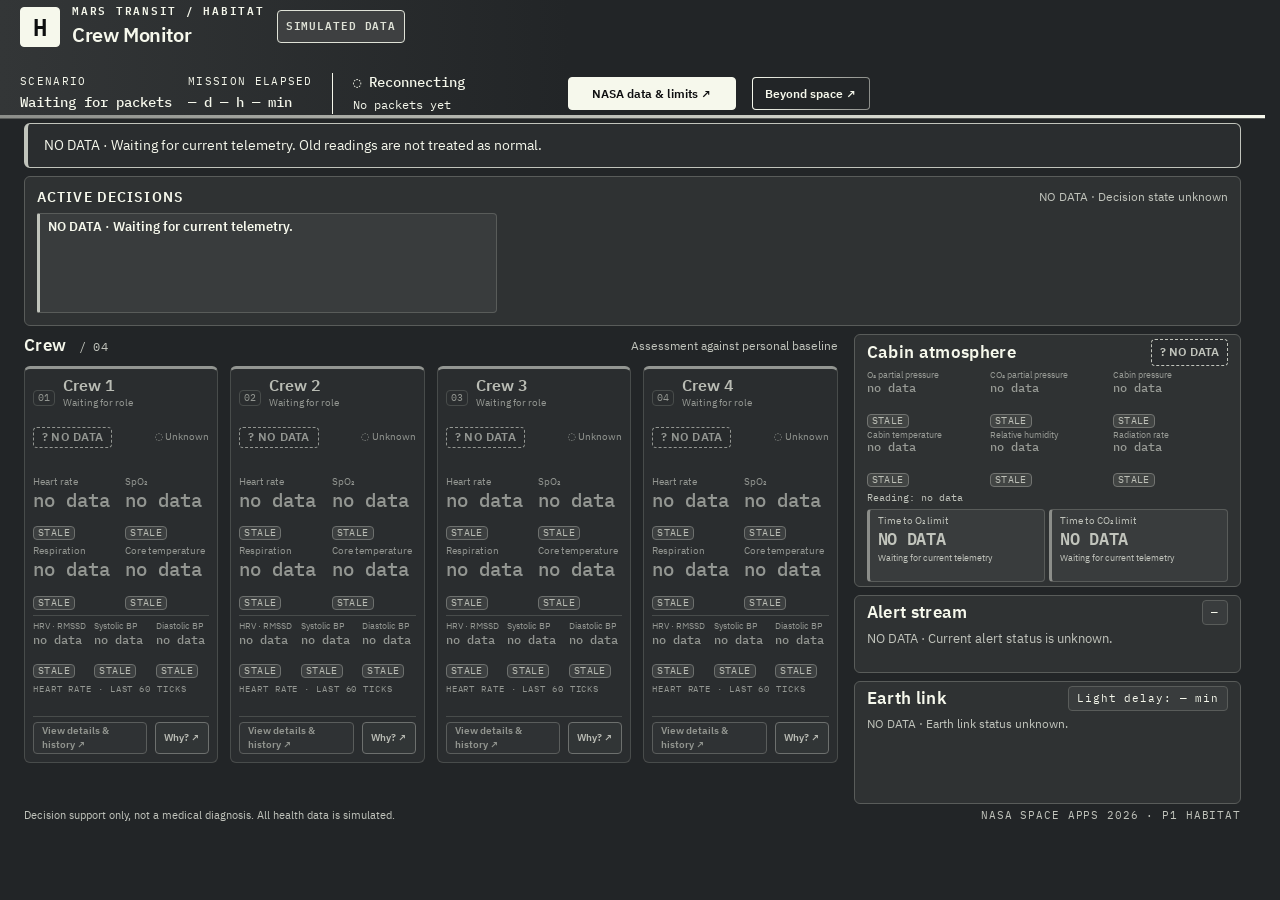
==== commit ec96e233: "feat(frontend): demo panelinde simülasyon hızı seçici Co-Authored-By: Claude Sonnet 5.5 <noreply@ant" ====
--- a/frontend/index.html
+++ b/frontend/index.html
@@ -91,6 +91,7 @@
       <div title="The simulation is shared by all viewers; changing the scenario affects everyone."><h2 id="demo-title">Demo controls</h2><p class="demo-note">Shared by all viewers: a change affects everyone.</p></div>
       <label class="demo-key"><span>Demo key</span><input id="demo-key" type="password" autocomplete="off" spellcheck="false"></label>
       <div id="scenario-buttons" class="scenario-buttons"></div>
+      <div class="speed-group" role="group" aria-label="Simulation speed"><span class="speed-label">Speed</span><div id="speed-buttons" class="scenario-buttons"></div></div>
       <p id="demo-result" role="status" aria-live="polite"></p>
     </section>
   </main>
--- a/frontend/css/tokens.css
+++ b/frontend/css/tokens.css
@@ -1,49 +1,49 @@
 @charset "UTF-8";
-/* Habitat palette: one dark theme. Colour comes only from pink, yellow and blue plus neutral black, grey and white.
-   Status maps to those: ok = blue, caution/warning = yellow, critical = pink, unknown = grey. Every state also
-   carries a text label and icon, never colour alone. The light-theme blocks below are intentionally empty stubs
-   (the contrast tests still look for them). */
+/* Habitat palette: one dark theme built only from three colours (#393D41 charcoal, #F6F8EC off-white, #E84F38
+   red-orange) and mixes between them. Red-orange is reserved for alert states, never decoration. Status cannot
+   rely on hue alone, so every state also has a text label and icon, and severity uses lightness, fill, line style
+   and an inset outline. The light-theme blocks below are intentionally empty stubs (the contrast tests still look
+   for them). */
 :root {
   color-scheme: dark;
-  --bg: #0a0a0a;
-  --surface: #141414;
-  --surface-raised: #1d1d1d;
-  --surface-hover: #2a2a2a;
-  --border: #3a3a3a;
-  --border-strong: #6b6b6b;
-  --text: #f5f5f5;
-  --muted: #b3b3b3;
-  --accent: #21b0fe;
-  --on-accent: #0a0a0a;
-  --accent-ink: #21b0fe;
-  --focus: #21b0fe;
-  --ok: #21b0fe;
-  --caution: #fed700;
-  --warning: #f0c800;
-  --critical: #fe218b;
-  --unknown: #8c8c8c;
-  --ok-ink: #21b0fe;
-  --caution-ink: #fed700;
-  --warning-ink: #ffe566;
-  --critical-ink: #ff6bb3;
-  --unknown-ink: #b8b8b8;
-  --ok-tint: #06283d;
-  --caution-tint: #332b00;
-  --warning-tint: #3a3000;
-  --critical-tint: #35091c;
-  --unknown-tint: #262626;
-  --on-status: #0a0a0a;
-  --on-critical: #0a0a0a;
-  --chart-baseline: #21b0fe;
-  --grid-line: rgb(255 255 255 / 4%);
-  --brand-pink: #fe218b;
-  --brand-yellow: #fed700;
-  --brand-blue: #21b0fe;
-  --on-header: #ffffff;
-  --topbar-bg: #0a0a0a;
-  --topbar-bg-end: #1c1c1c;
-  --shine: rgb(255 255 255 / 22%);
-  --lift-shadow: rgb(0 0 0 / 55%);
+  --bg: #222527;
+  --surface: #2f3233;
+  --surface-raised: #393c3d;
+  --surface-hover: #484b4a;
+  --border: #595c5a;
+  --border-strong: #8c8e8a;
+  --text: #f6f8ec;
+  --muted: #c1c4bc;
+  --accent: #f6f8ec;
+  --on-accent: #0e0f10;
+  --accent-ink: #f6f8ec;
+  --focus: #f6f8ec;
+  --ok: #818480;
+  --caution: #aaada8;
+  --warning: #ee9b89;
+  --critical: #e84f38;
+  --unknown: #5d605e;
+  --ok-ink: #d0d3ca;
+  --caution-ink: #dfe2d7;
+  --warning-ink: #f3d3c4;
+  --critical-ink: #f1bdad;
+  --unknown-ink: #c1c4bc;
+  --ok-tint: #333637;
+  --caution-tint: #3e4041;
+  --warning-tint: #4a2d2a;
+  --critical-tint: #65332d;
+  --unknown-tint: #2a2d2f;
+  --on-status: #0e0f10;
+  --on-critical: #0b0c0d;
+  --chart-baseline: #c1c4bc;
+  --grid-line: rgb(246 248 236 / 4%);
+  --brand-light: #f6f8ec;
+  --brand-mid: #8c8e8a;
+  --on-header: #f6f8ec;
+  --topbar-bg: #222527;
+  --topbar-bg-end: #333637;
+  --shine: rgb(246 248 236 / 20%);
+  --lift-shadow: rgb(0 0 0 / 60%);
   --glow-strength: 0%;
   --space-1: 4px;
   --space-2: 8px;
--- a/frontend/style.css
+++ b/frontend/style.css
@@ -58,8 +58,8 @@
 /* The brand header has the same tested white-on-blue contrast as primary controls. */
 /* Header palette: exactly three tokens (base, gradient end, accent) plus white text. */
 .topbar { position: relative; background: linear-gradient(90deg, var(--topbar-bg-end), var(--topbar-bg) 45%); color: var(--on-header); }
-/* Brand stripe: the three brand colours, decoration only (never carries status). */
-.topbar::after { content: ""; position: absolute; inset: auto 0 0 0; block-size: 3px; background: linear-gradient(90deg, var(--brand-pink) 0 33.4%, var(--brand-yellow) 33.4% 66.7%, var(--brand-blue) 66.7%); }
+/* Brand stripe: decoration only (never carries status). */
+.topbar::after { content: ""; position: absolute; inset: auto 0 0 0; block-size: 3px; background: linear-gradient(90deg, var(--brand-mid), var(--brand-light)); }
 .topbar h1, .topbar .eyebrow, .topbar .meta-label, .topbar .mission-meta strong,
 .topbar .connection-meta > span, .topbar #connection[data-tone] { color: var(--on-header); }
 .topbar .connection-meta { border-color: var(--on-header); }
@@ -496,7 +496,7 @@
 
 
 /* Independent Habitat wordmark; no agency logo or insignia. */
-.habitat-mark { display: grid; place-items: center; flex: 0 0 40px; width: 40px; height: 40px; background: var(--brand-pink); border: 1px solid var(--brand-pink); border-radius: var(--radius-sm); color: var(--on-accent); font: 600 24px var(--font-mono); }
+.habitat-mark { display: grid; place-items: center; flex: 0 0 40px; width: 40px; height: 40px; background: var(--brand-light); border: 1px solid var(--brand-light); border-radius: var(--radius-sm); color: var(--on-accent); font: 600 24px var(--font-mono); }
 /* Tactile button treatment inspired by 21st.dev Hero Button; native CSS, no runtime package. */
 .mission-meta .nasa-trigger, .nasa-dialog .nasa-button { transition: transform 80ms ease, background-color 140ms ease, border-color 140ms ease, box-shadow 140ms ease; }
 .mission-meta .nasa-trigger:hover, .nasa-dialog .nasa-button:hover { box-shadow: inset 0 -2px 0 currentColor; }
@@ -590,8 +590,22 @@
 .scenario-button { padding: 4px var(--space-3); }
 #demo-result { font-size: 12px; color: var(--muted); }
 footer { padding-block: var(--space-1); }
-@media (max-width: 1150px) { .demo-note { display: none; } }
+@media (max-width: 1500px) { .demo-note { display: none; } }
 /* Header stays one row: the brand block never shrinks, the badge never wraps. */
 .brand { flex: none; }
 .sim-badge { white-space: nowrap; }
 .mission-meta { gap: var(--space-4); }
+
+/* The palette has no hue, so severity is also shown by fill, line style and an inset outline (none of these change layout). */
+.badge[data-tone="warning"] { box-shadow: inset 0 0 0 1px var(--tone); }
+.badge[data-tone="critical"] { background: var(--critical); color: var(--on-critical); box-shadow: inset 0 0 0 1px var(--on-critical); }
+.badge[data-tone="unknown"] { border-style: dashed; }
+.decision-item[data-tone="critical"], .alert-row[data-tone="critical"], .crew-card[data-tone="critical"] { outline: 2px solid var(--tone); outline-offset: -2px; }
+.decision-item[data-tone="warning"], .alert-row[data-tone="warning"], .crew-card[data-tone="warning"] { outline: 1px solid var(--tone); outline-offset: -1px; }
+
+/* Demo speed presets sit next to the scenario buttons; the pressed one is filled. */
+.speed-group { display: flex; align-items: center; gap: var(--space-2); }
+.speed-label { font-size: 12px; color: var(--muted); }
+.speed-button[aria-pressed="true"] { outline: 2px solid var(--text); outline-offset: 1px; }
+.speed-button { padding: 4px var(--space-2); }
+.demo-key input { inline-size: 11ch; }
--- a/frontend/beyond-space.css
+++ b/frontend/beyond-space.css
@@ -4,7 +4,7 @@
 .mission-meta .beyond-trigger {
   color: var(--on-header); border: 1px solid transparent; position: relative;
   background: linear-gradient(var(--topbar-bg), var(--topbar-bg)) padding-box,
-    linear-gradient(90deg, var(--brand-pink), var(--brand-yellow), var(--brand-blue), var(--brand-pink)) border-box;
+    linear-gradient(90deg, var(--brand-light), var(--brand-mid), var(--brand-mid), var(--brand-light)) border-box;
   background-size: 100% 100%, 300% 100%; background-position: 0 0, 0% 0;
   transition: background-position 700ms ease;
 }
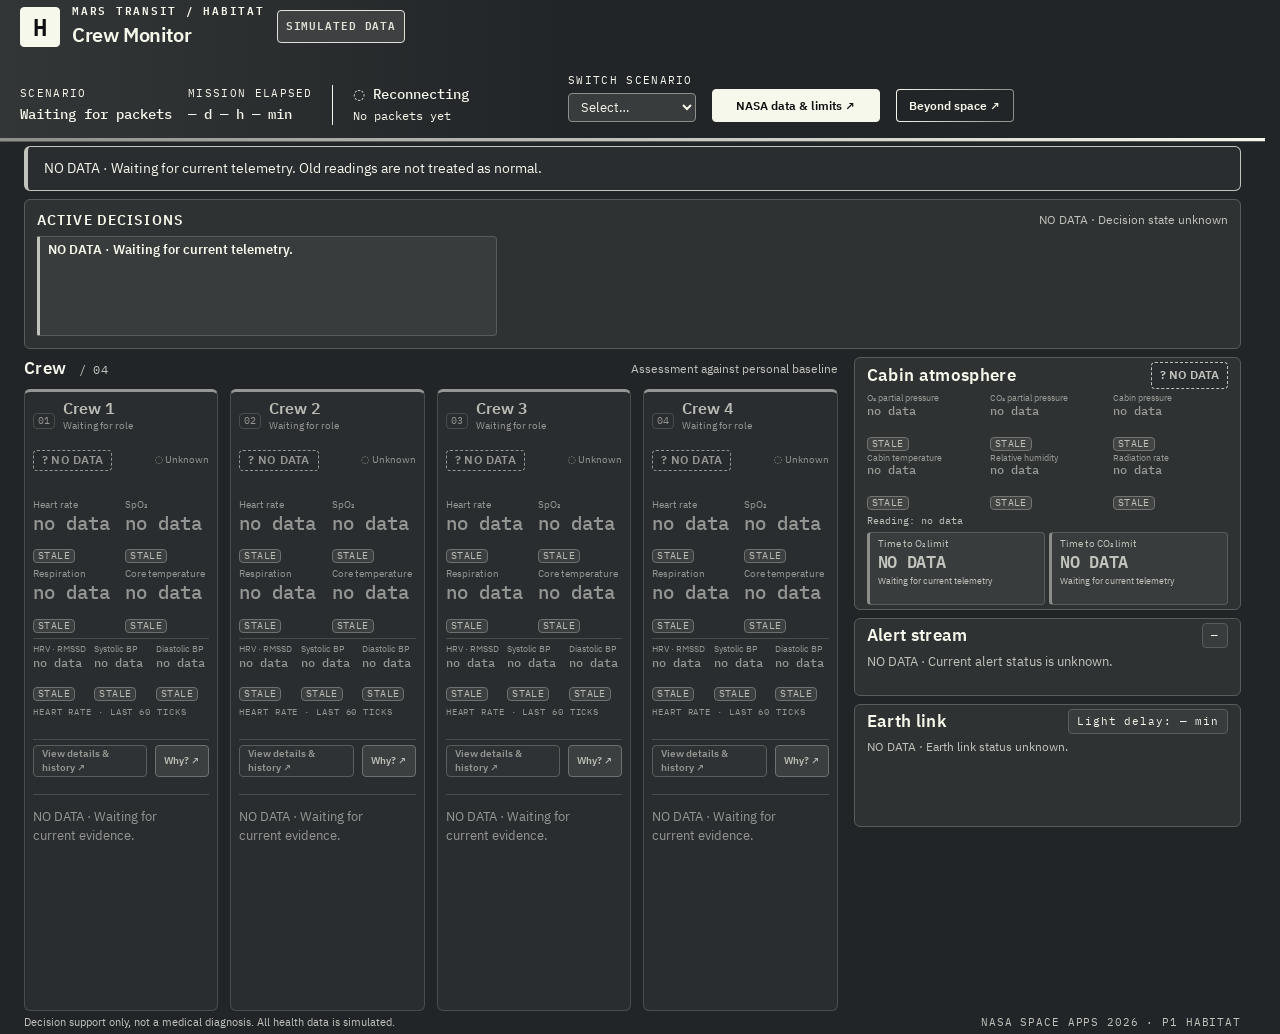
==== commit 0f71db3f: "feat(frontend): why varsayılan açık, senaryo seçici ve bitiş bildirimi Co-Authored-By: Claude Sonnet" ====
--- a/frontend/index.html
+++ b/frontend/index.html
@@ -26,6 +26,7 @@
         <strong id="connection" class="tone-unknown">◌ Reconnecting</strong>
         <span id="packet-age">No packets yet</span>
       </div>
+      <label class="scenario-picker"><span class="meta-label">SWITCH SCENARIO</span><select id="scenario-select" aria-describedby="scenario-select-note"><option value="" disabled selected>Select…</option></select><span id="scenario-select-note" class="scenario-select-note" role="status" aria-live="polite"></span></label>
       <button id="nasa-trigger" class="nasa-button nasa-trigger" type="button">NASA data &amp; limits ↗</button>
       <button id="beyond-trigger" class="nasa-button beyond-trigger" type="button">Beyond space ↗</button>
     </div>
--- a/frontend/style.css
+++ b/frontend/style.css
@@ -193,6 +193,10 @@
 .demo-key { display: flex; flex-direction: column; gap: var(--space-1); font-size: 12px; color: var(--muted); }
 .demo-key input { border: 1px solid var(--border); background: var(--surface); color: var(--text); padding: var(--space-2) var(--space-3); border-radius: var(--radius-sm); font-size: 12px; font-family: var(--font-mono); }
 .scenario-buttons { display: flex; flex-wrap: wrap; gap: var(--space-2); }
+.scenario-picker { display: grid; gap: var(--space-1); }
+.scenario-picker select { font: inherit; font-size: 13px; color: var(--text); background: var(--surface-raised); border: 1px solid var(--border-strong); border-radius: var(--radius-sm); padding: var(--space-1) var(--space-2); }
+.scenario-picker select:disabled { opacity: .55; }
+.scenario-select-note { font-size: 11px; color: var(--on-header); min-block-size: 1em; }
 .scenario-button { border: 1px solid var(--accent); color: var(--on-accent); background: var(--accent); padding: var(--space-2) var(--space-3); border-radius: var(--radius-sm); font-size: 12px; font-weight: 600; transition: filter var(--transition); }
 .scenario-button:hover { filter: brightness(.88); }
 .scenario-button:disabled { opacity: .55; cursor: wait; }
@@ -511,7 +515,7 @@
 }
 
 /* Finish card: countdown to the next scenario with two shortcuts. Transform/opacity animation only. */
-.finish-card { position: fixed; inset-inline-start: auto; inset-inline-end: var(--space-4); inset-block-end: var(--space-4); z-index: 20; inline-size: min(460px, calc(100vw - 2 * var(--space-4))); box-shadow: 0 10px 28px var(--lift-shadow); overflow: hidden; display: flex; align-items: center; gap: var(--space-4); flex-wrap: wrap; background: var(--surface-raised); border: 1px solid var(--accent-ink); border-left-width: 4px; border-radius: var(--radius); padding: var(--space-3) var(--space-4); animation: toast-reveal 240ms ease-out both; }
+.finish-card { position: fixed; inset-inline: 0; margin-inline: auto; inset-block-end: var(--space-4); z-index: 20; inline-size: min(460px, calc(100vw - 2 * var(--space-4))); box-shadow: 0 10px 28px var(--lift-shadow); overflow: hidden; display: flex; align-items: center; gap: var(--space-4); flex-wrap: wrap; background: var(--surface-raised); border: 1px solid var(--accent-ink); border-left-width: 4px; border-radius: var(--radius); padding: var(--space-3) var(--space-4); animation: toast-reveal 240ms ease-out both; }
 .finish-card[hidden] { display: none; }
 .finish-text { display: flex; flex-direction: column; gap: 2px; flex: 1 1 260px; min-width: 0; }
 .finish-title { font-size: 14px; }
@@ -603,6 +607,8 @@
 .decision-item[data-tone="critical"], .alert-row[data-tone="critical"], .crew-card[data-tone="critical"] { outline: 2px solid var(--tone); outline-offset: -2px; }
 .decision-item[data-tone="warning"], .alert-row[data-tone="warning"], .crew-card[data-tone="warning"] { outline: 1px solid var(--tone); outline-offset: -1px; }
 
+/* Viewers without the demo key see the facts only: no shortcut buttons. */
+.finish-card[data-state="passive"] .finish-actions, .finish-card[data-state="passive"] .finish-progress { display: none; }
 /* Demo speed presets sit next to the scenario buttons; the pressed one is filled. */
 .speed-group { display: flex; align-items: center; gap: var(--space-2); }
 .speed-label { font-size: 12px; color: var(--muted); }
--- a/frontend/beyond-space.css
+++ b/frontend/beyond-space.css
@@ -13,3 +13,9 @@
 .beyond-dialog .beyond-list { margin: 0; padding-left: var(--space-5); line-height: 1.7; max-width: 90ch; }
 .beyond-dialog .beyond-list a { color: var(--accent-ink); overflow-wrap: anywhere; }
 .beyond-dialog .beyond-table { min-width: 760px; }
+.beyond-dialog .beyond-subhead { margin: var(--space-4) 0 var(--space-2); font-size: 14px; color: var(--muted); letter-spacing: .04em; text-transform: uppercase; }
+.beyond-dialog .beyond-results { display: grid; grid-template-columns: repeat(2, minmax(0, 1fr)); gap: var(--space-3); margin: var(--space-4) 0 var(--space-3); }
+.beyond-dialog .beyond-result { border: 1px solid var(--border-strong); border-left: 3px solid var(--caution-ink); background: var(--surface-raised); border-radius: var(--radius-sm); padding: var(--space-3) var(--space-4); }
+.beyond-dialog .beyond-result span, .beyond-dialog .beyond-result small { display: block; color: var(--muted); font-size: 12px; }
+.beyond-dialog .beyond-result strong { display: block; margin: var(--space-1) 0; font: 600 26px var(--font-mono); letter-spacing: -.02em; }
+@media (max-width: 600px) { .beyond-dialog .beyond-results { grid-template-columns: minmax(0, 1fr); } }
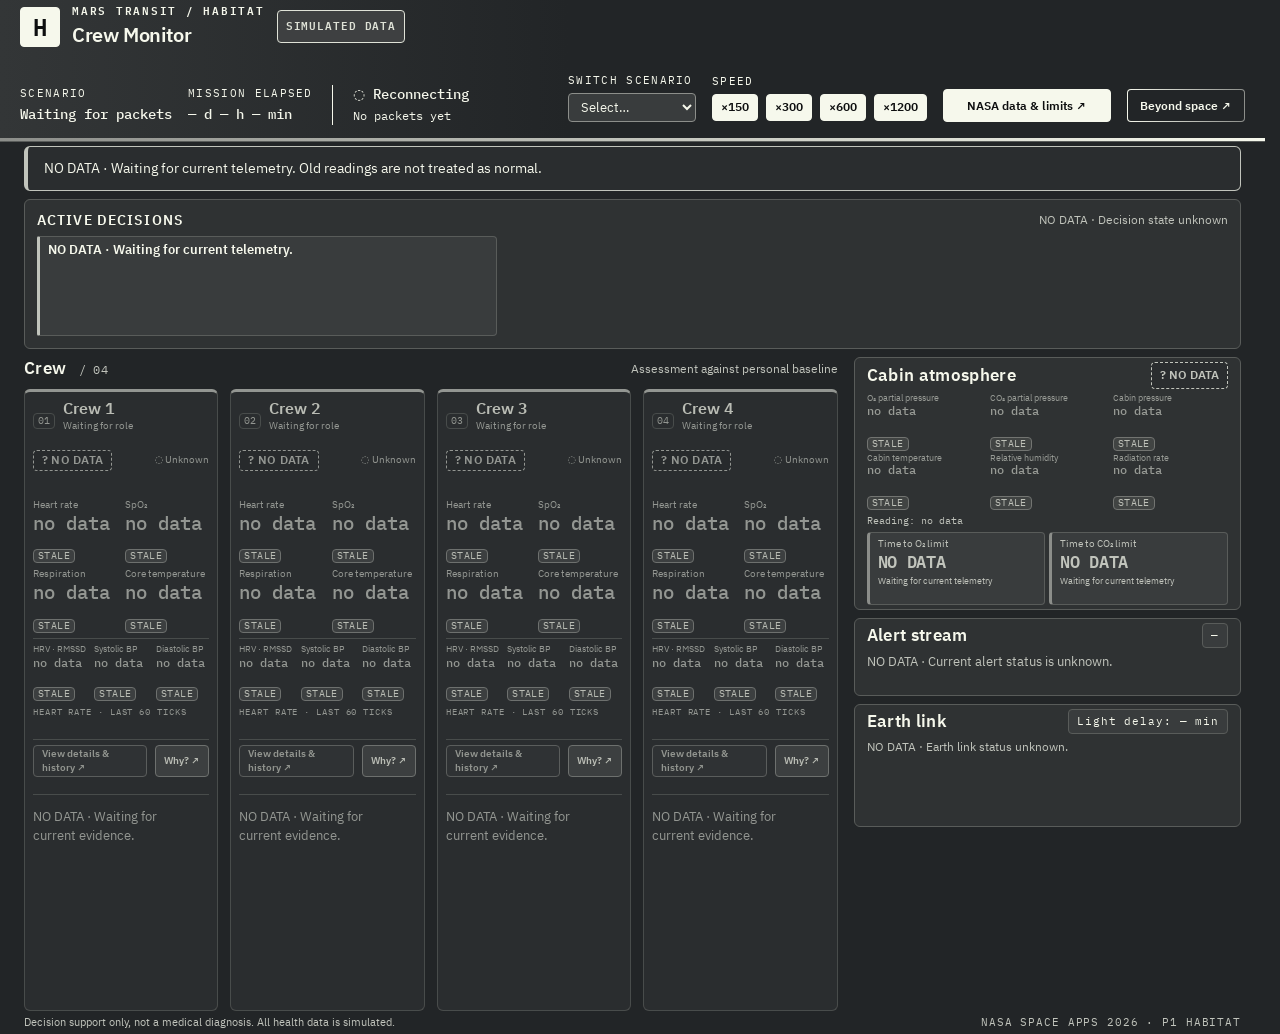
==== commit 9c77977d: "feat(frontend): show speed controls in header without demo mode" ====
--- a/frontend/index.html
+++ b/frontend/index.html
@@ -5,8 +5,8 @@
   <meta name="viewport" content="width=device-width, initial-scale=1">
   <meta name="color-scheme" content="dark light">
   <title>Habitat | Mars Transit Crew Monitor</title>
-  <link rel="stylesheet" href="css/tokens.css">
-  <link rel="stylesheet" href="style.css">
+  <link rel="stylesheet" href="css/tokens.css?v=2">
+  <link rel="stylesheet" href="style.css?v=2">
   <link rel="stylesheet" href="nasa-data.css">
   <link rel="stylesheet" href="beyond-space.css">
   <link rel="icon" href="data:,">
@@ -27,6 +27,7 @@
         <span id="packet-age">No packets yet</span>
       </div>
       <label class="scenario-picker"><span class="meta-label">SWITCH SCENARIO</span><select id="scenario-select" aria-describedby="scenario-select-note"><option value="" disabled selected>Select…</option></select><span id="scenario-select-note" class="scenario-select-note" role="status" aria-live="polite"></span></label>
+      <div class="speed-picker" role="group" aria-label="Simulation speed"><span class="meta-label">SPEED</span><div id="speed-buttons" class="scenario-buttons"></div><span id="speed-note" class="scenario-select-note" role="status" aria-live="polite"></span></div>
       <button id="nasa-trigger" class="nasa-button nasa-trigger" type="button">NASA data &amp; limits ↗</button>
       <button id="beyond-trigger" class="nasa-button beyond-trigger" type="button">Beyond space ↗</button>
     </div>
@@ -92,7 +93,6 @@
       <div title="The simulation is shared by all viewers; changing the scenario affects everyone."><h2 id="demo-title">Demo controls</h2><p class="demo-note">Shared by all viewers: a change affects everyone.</p></div>
       <label class="demo-key"><span>Demo key</span><input id="demo-key" type="password" autocomplete="off" spellcheck="false"></label>
       <div id="scenario-buttons" class="scenario-buttons"></div>
-      <div class="speed-group" role="group" aria-label="Simulation speed"><span class="speed-label">Speed</span><div id="speed-buttons" class="scenario-buttons"></div></div>
       <p id="demo-result" role="status" aria-live="polite"></p>
     </section>
   </main>
@@ -121,6 +121,6 @@
     </div>
   </dialog>
   <noscript>Enable JavaScript to use the panel. NO DATA.</noscript>
-  <script type="module" src="app.js"></script>
+  <script type="module" src="app.js?v=2"></script>
 </body>
 </html>
--- a/frontend/style.css
+++ b/frontend/style.css
@@ -193,7 +193,7 @@
 .demo-key { display: flex; flex-direction: column; gap: var(--space-1); font-size: 12px; color: var(--muted); }
 .demo-key input { border: 1px solid var(--border); background: var(--surface); color: var(--text); padding: var(--space-2) var(--space-3); border-radius: var(--radius-sm); font-size: 12px; font-family: var(--font-mono); }
 .scenario-buttons { display: flex; flex-wrap: wrap; gap: var(--space-2); }
-.scenario-picker { display: grid; gap: var(--space-1); }
+.scenario-picker, .speed-picker { display: grid; gap: var(--space-1); }
 .scenario-picker select { font: inherit; font-size: 13px; color: var(--text); background: var(--surface-raised); border: 1px solid var(--border-strong); border-radius: var(--radius-sm); padding: var(--space-1) var(--space-2); }
 .scenario-picker select:disabled { opacity: .55; }
 .scenario-select-note { font-size: 11px; color: var(--on-header); min-block-size: 1em; }
@@ -615,3 +615,6 @@
 .speed-button[aria-pressed="true"] { outline: 2px solid var(--text); outline-offset: 1px; }
 .speed-button { padding: 4px var(--space-2); }
 .demo-key input { inline-size: 11ch; }
+
+/* Activity line may carry the last sleep duration; keep it on one line inside the card. */
+.activity { white-space: nowrap; overflow: hidden; text-overflow: ellipsis; }
--- a/frontend/beyond-space.css
+++ b/frontend/beyond-space.css
@@ -10,6 +10,11 @@
 }
 .mission-meta .beyond-trigger:hover { background-position: 0 0, 100% 0; text-decoration: none; }
 .beyond-dialog .beyond-story { max-width: 78ch; margin: 0 0 var(--space-3); line-height: 1.6; }
+.beyond-dialog .beyond-steps { list-style: none; counter-reset: step; margin: var(--space-3) 0 0; padding: 0; display: grid; gap: var(--space-3); max-width: 90ch; }
+.beyond-dialog .beyond-step { counter-increment: step; position: relative; padding: var(--space-2) 0 var(--space-2) 32px; border-left: 2px solid var(--border-strong); }
+.beyond-dialog .beyond-step::before { content: counter(step); position: absolute; left: -15px; top: var(--space-2); width: 28px; height: 28px; border-radius: 50%; display: grid; place-items: center; font: 600 13px var(--font-mono); color: var(--on-accent); background: var(--accent); }
+.beyond-dialog .beyond-step-title { display: block; font-size: 16px; margin-bottom: var(--space-1); }
+.beyond-dialog .beyond-step-text { margin: 0; line-height: 1.6; color: var(--text); }
 .beyond-dialog .beyond-list { margin: 0; padding-left: var(--space-5); line-height: 1.7; max-width: 90ch; }
 .beyond-dialog .beyond-list a { color: var(--accent-ink); overflow-wrap: anywhere; }
 .beyond-dialog .beyond-table { min-width: 760px; }
